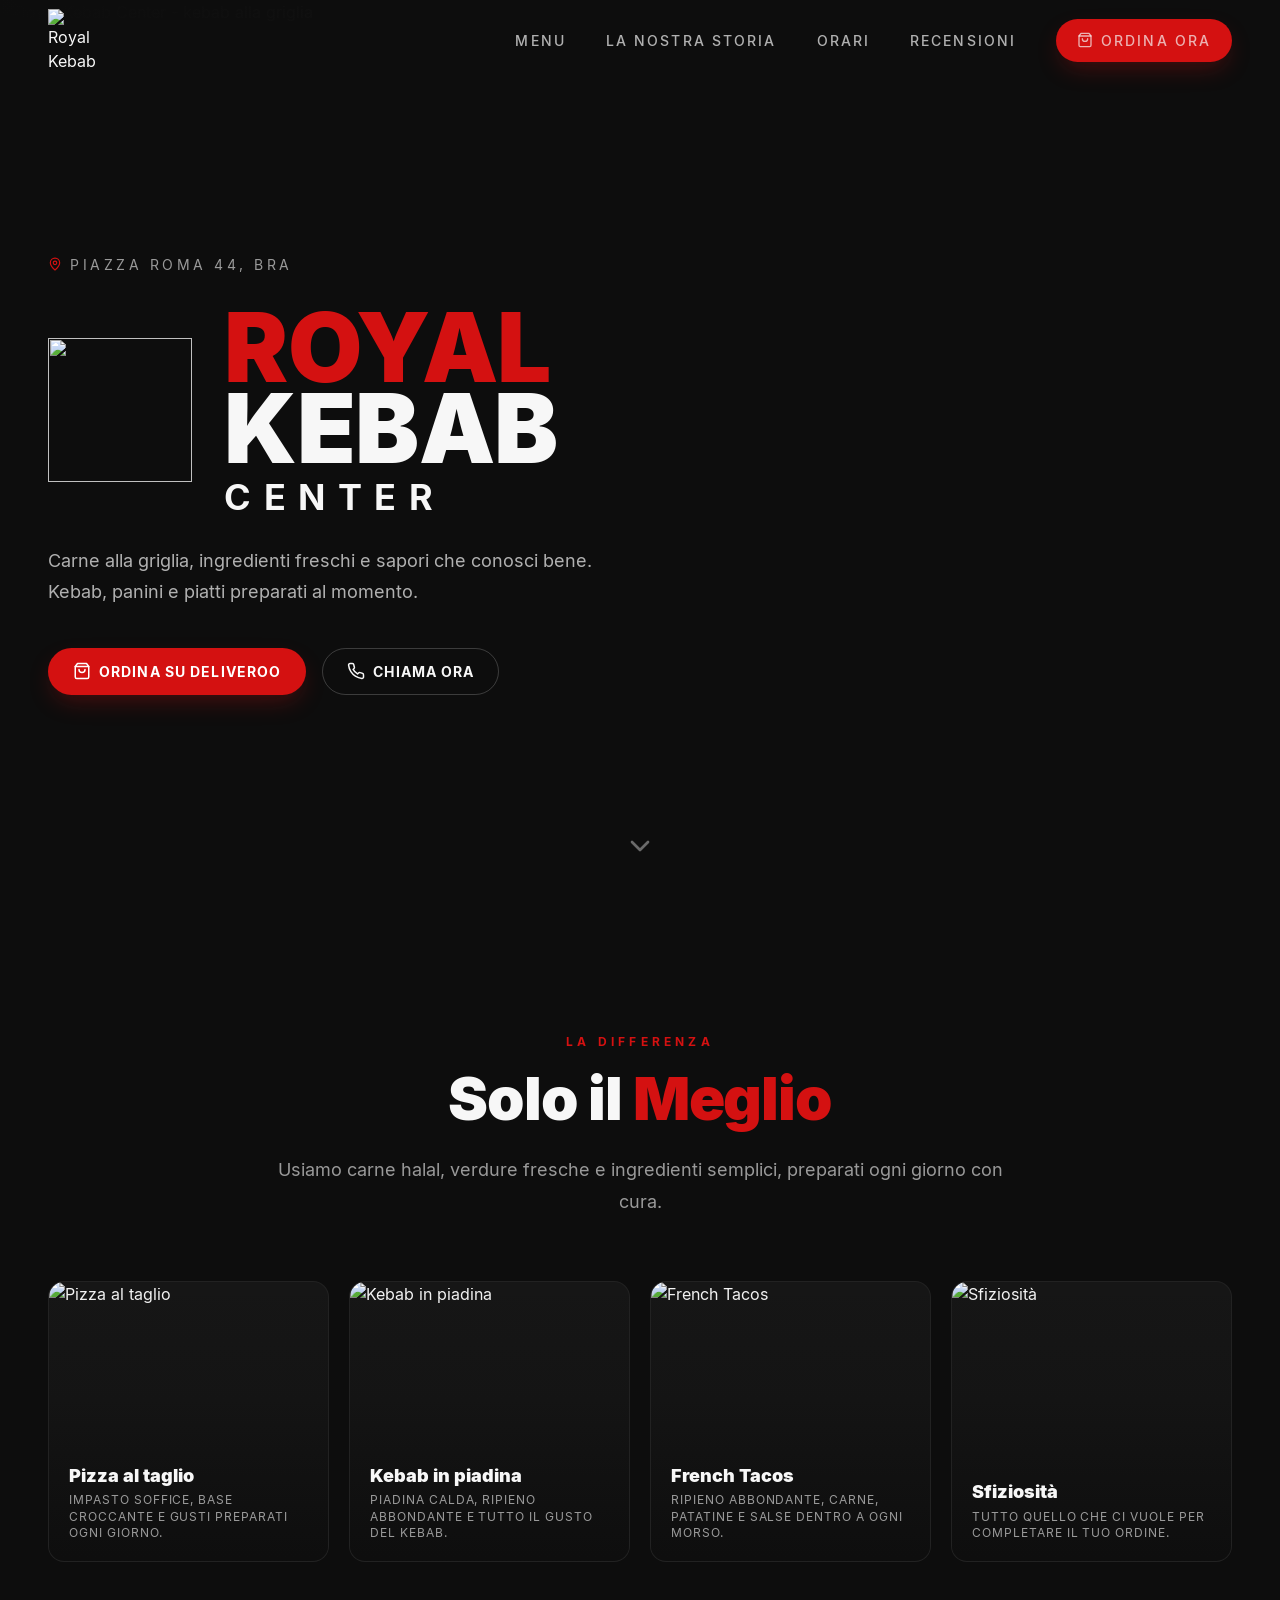
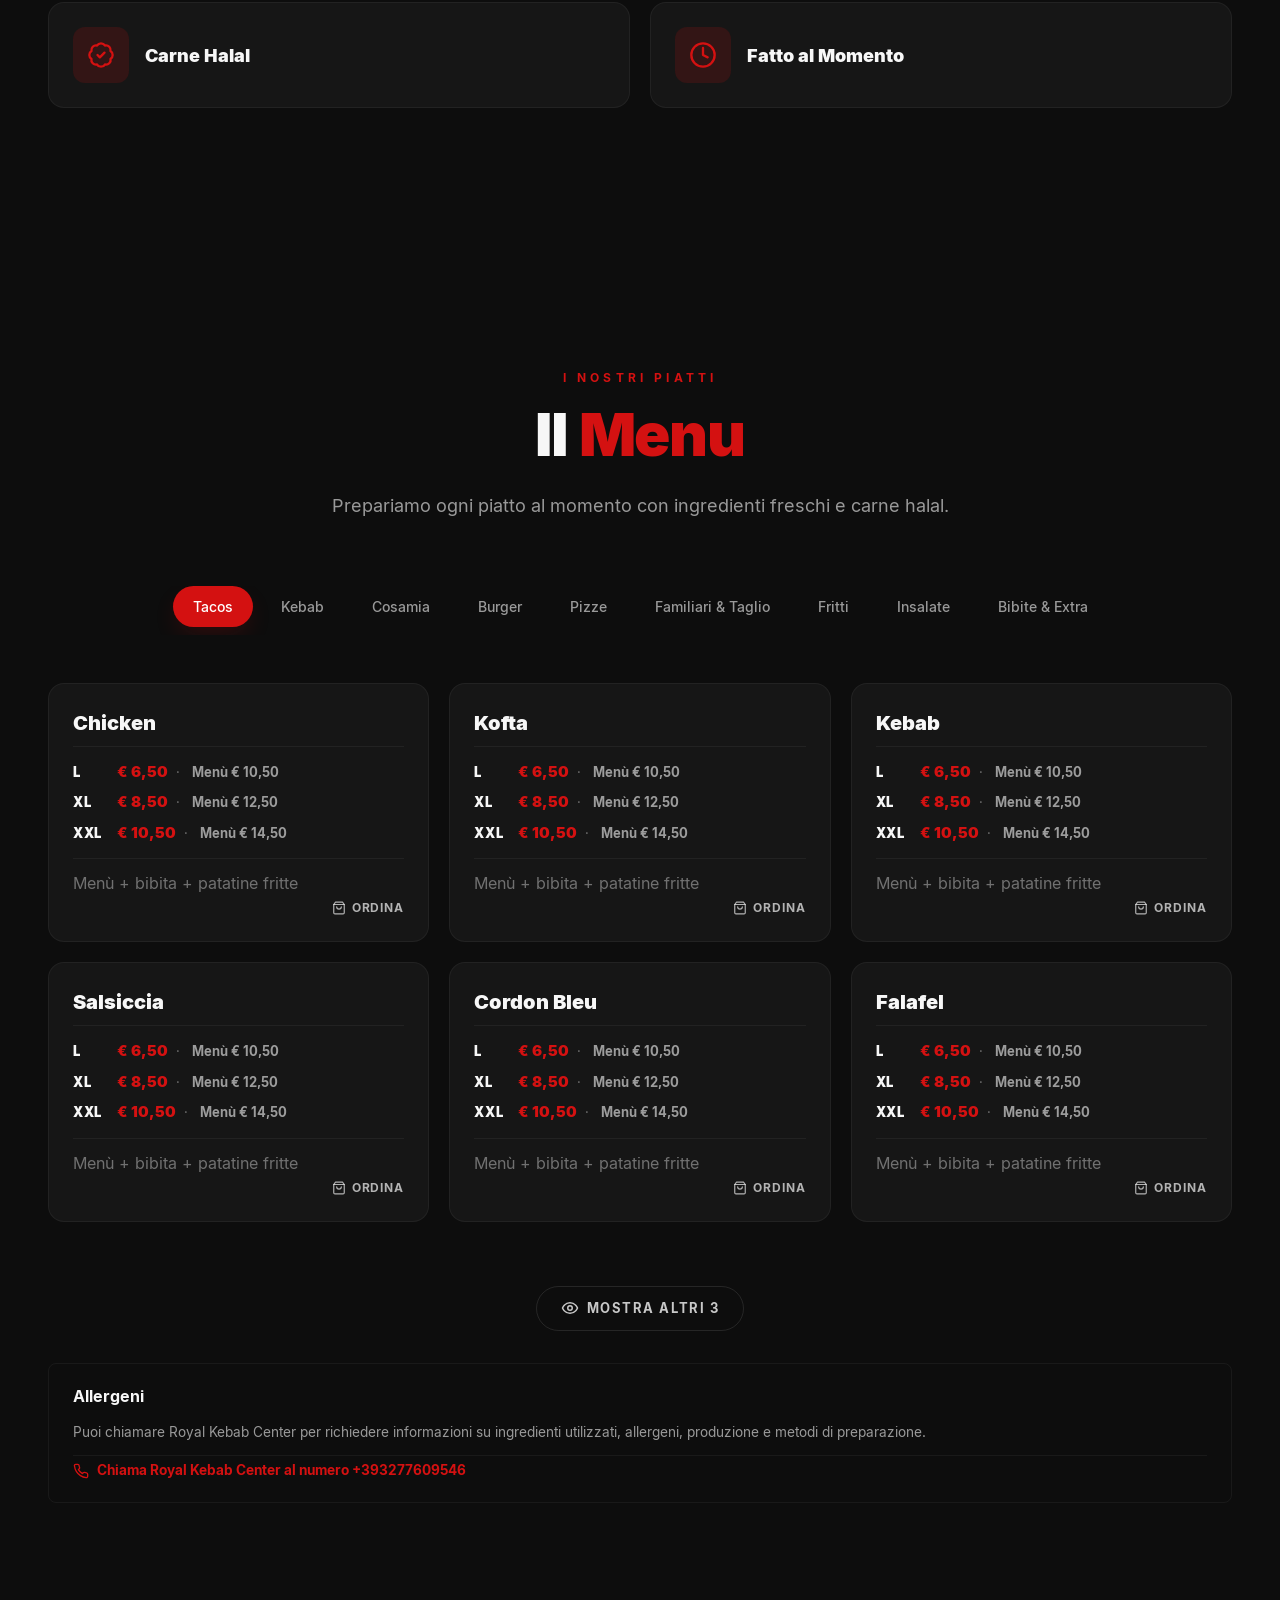
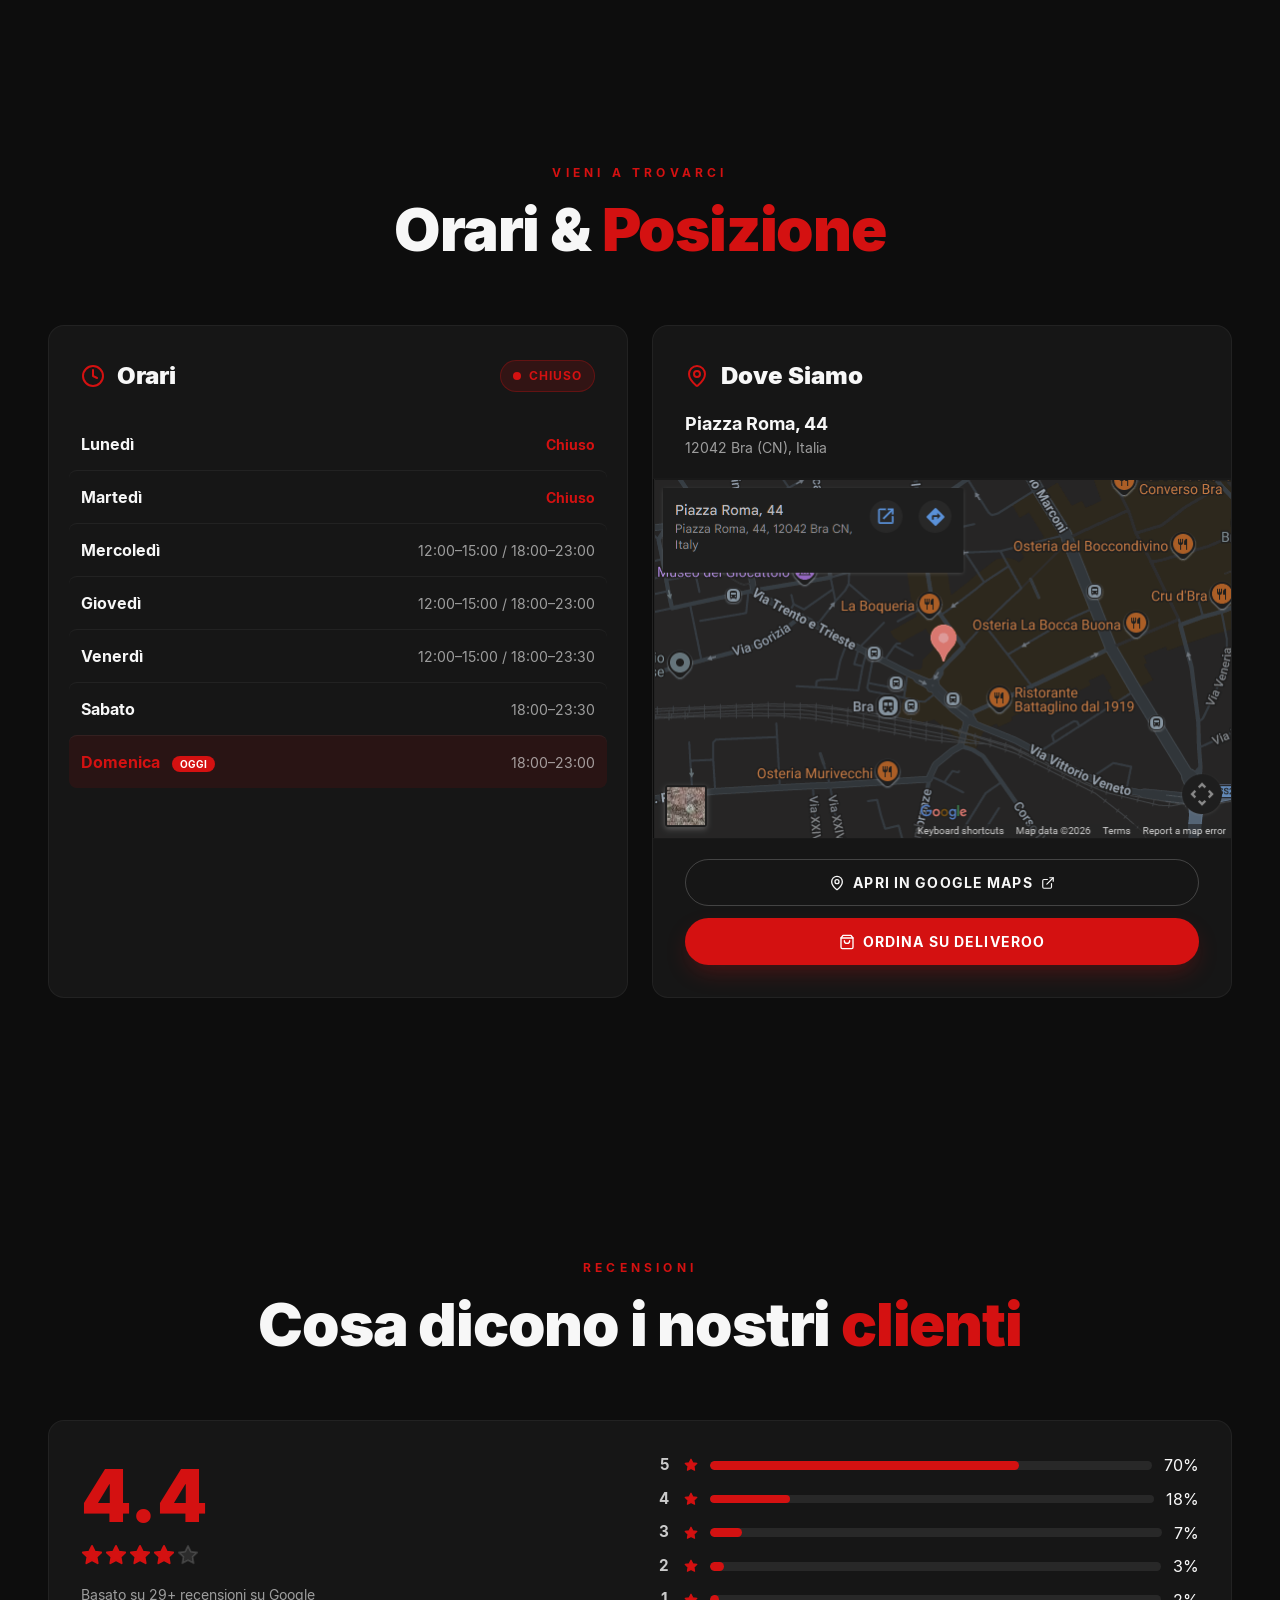
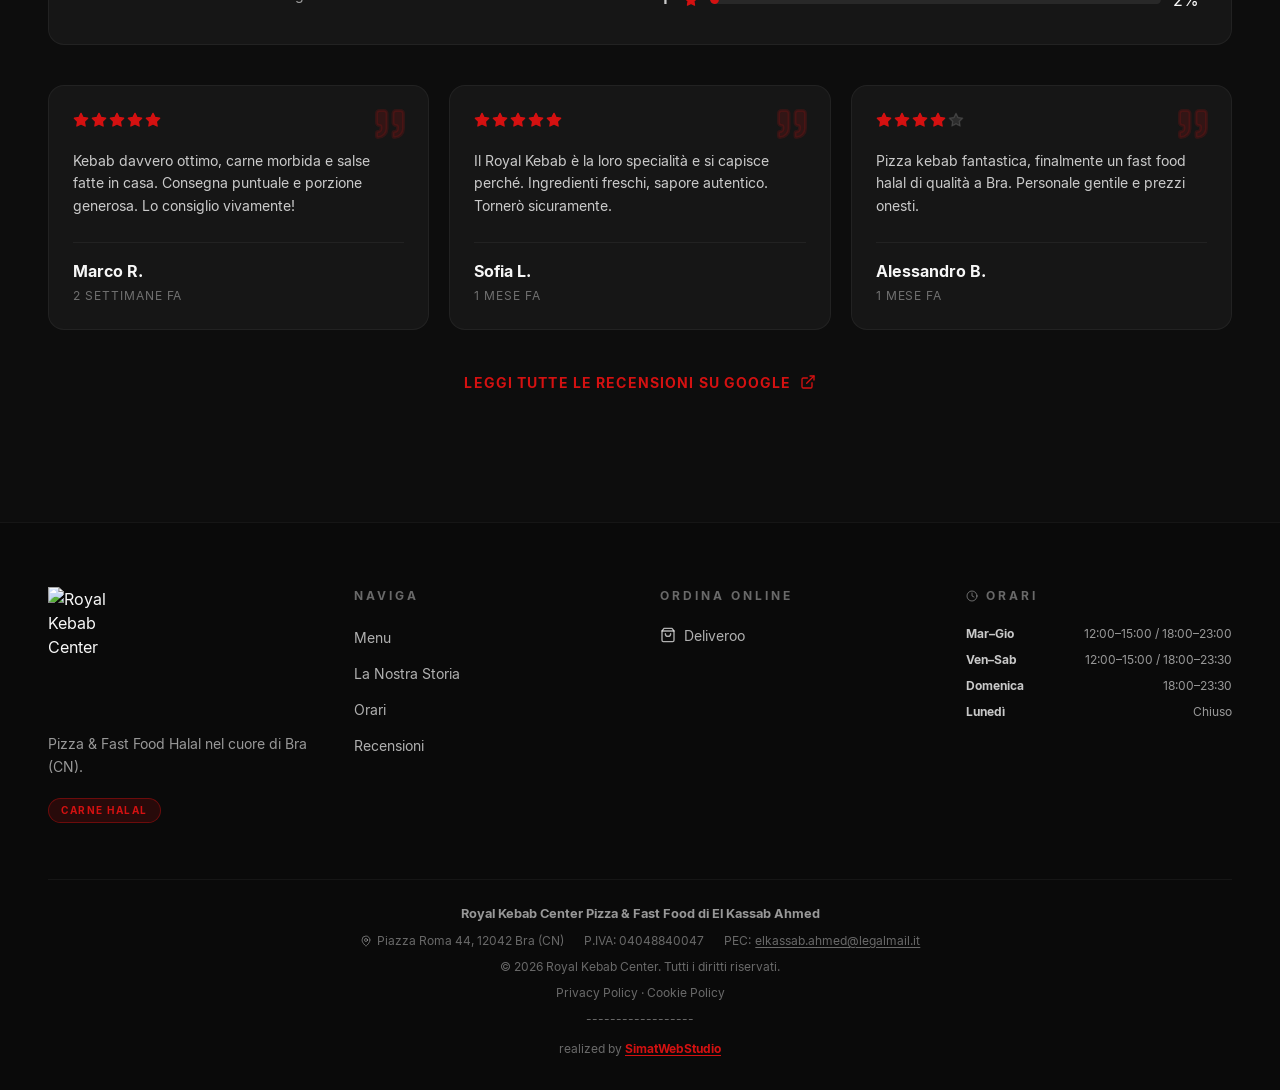
==== index.html @ cbf92ab0 "Commit credits" ====
<!DOCTYPE html>
<!--
  Royal Kebab Center - Sito ufficiale
  Icons: Lucide (https://lucide.dev) — MIT License
  © 2026 Royal Kebab Center di El Kassab Ahmed
-->
<html lang="it">
<head>
  <meta charset="UTF-8" />
  <meta name="viewport" content="width=device-width, initial-scale=1.0" />
  <title>Royal Kebab Center | Kebab & Pizza a Bra, Cuneo</title>
  <meta name="description" content="Royal Kebab Center a Bra (CN): kebab halal, pizza, panini e piadine. Fast food di qualità, ordina su Deliveroo o vieni a trovarci in Piazza Roma." />
  <meta name="robots" content="index,follow" />
  <!-- Indicizzazione e PWA -->
  <link rel="canonical" href="https://conconet.github.io/royal-kebab-landing/" />
  <link rel="manifest" href="manifest.json" />
  <link rel="alternate" hreflang="it" href="https://conconet.github.io/royal-kebab-landing/" />
  <link rel="alternate" hreflang="x-default" href="https://conconet.github.io/royal-kebab-landing/" />

  <!-- TODO: aggiorna theme_color in manifest.json leggendo il valore reale da --primary o equivalente in styles.css -->
  <!-- TODO: genera icone PNG quadrate dedicate 192x192 e 512x512 per sostituire il placeholder images/logo.png nel manifest -->

  <!-- Verifica motori di ricerca (placeholder) -->
  <!-- TODO: sostituisci con tag verifica reale dopo registrazione su Google Search Console -->
  <!-- <meta name="google-site-verification" content="..." /> -->
  <!-- TODO: sostituisci con tag verifica reale dopo registrazione su Bing Webmaster Tools -->
  <!-- <meta name="msvalidate.01" content="..." /> -->
  <meta name="theme-color" content="#d41111" />
  <meta property="og:title" content="Royal Kebab Center | Kebab & Pizza a Bra, Cuneo" />
  <meta property="og:description" content="Sapori autentici del Medio Oriente nel cuore del Piemonte. Kebab halal, pizza e fast food di qualità a Bra (CN)." />
  <meta property="og:type" content="website" />
  <meta property="og:locale" content="it_IT" />
  <meta property="og:url" content="https://conconet.github.io/royal-kebab-landing/" />
  <meta property="og:site_name" content="Royal Kebab Center" />
  <meta property="og:image" content="https://conconet.github.io/royal-kebab-landing/images/hero-kebab.png" />
  <meta property="og:image:width" content="1200" />
  <meta property="og:image:height" content="630" />
  <meta name="twitter:card" content="summary_large_image" />
  <link rel="icon" href="images/logo.png" />
  <link rel="apple-touch-icon" href="images/logo.png" />
  <link rel="preload" as="image" href="images/hero-kebab.png" fetchpriority="high" />
  <link rel="stylesheet" href="styles.css?v=3" />
  <script type="application/ld+json">
  {
    "@context":"https://schema.org",
    "@type":"Restaurant",
    "@id":"https://conconet.github.io/royal-kebab-landing/#restaurant",
    "name":"Royal Kebab Center Pizza & Fast Food",
    "image":"https://conconet.github.io/royal-kebab-landing/images/hero-kebab.png",
    "url":"https://conconet.github.io/royal-kebab-landing/",
    "telephone":"+390172752529",
    "servesCuisine":["Kebab","Pizza","Halal","Mediterranean","Fast Food"],
    "priceRange":"€€",
    "address":{
      "@type":"PostalAddress",
      "streetAddress":"Piazza Roma 44",
      "addressLocality":"Bra",
      "addressRegion":"CN",
      "postalCode":"12042",
      "addressCountry":"IT"
    },
    "geo":{
      "@type":"GeoCoordinates",
      "latitude":44.6944684,
      "longitude":7.8495285
    },
    "openingHoursSpecification":[
      {"@type":"OpeningHoursSpecification","dayOfWeek":["Tuesday","Wednesday","Thursday"],"opens":"12:00","closes":"15:00"},
      {"@type":"OpeningHoursSpecification","dayOfWeek":["Tuesday","Wednesday","Thursday"],"opens":"18:00","closes":"23:00"},
      {"@type":"OpeningHoursSpecification","dayOfWeek":["Friday","Saturday"],"opens":"12:00","closes":"15:00"},
      {"@type":"OpeningHoursSpecification","dayOfWeek":["Friday","Saturday"],"opens":"18:00","closes":"23:30"},
      {"@type":"OpeningHoursSpecification","dayOfWeek":"Sunday","opens":"18:00","closes":"23:30"}
    ],
    "acceptsReservations":false,
    "hasMenu":"https://deliveroo.it/it/menu/bra/bra/royal-kebab-center",
    "sameAs":[
      "https://www.google.com/maps/place/Royal+Kebab+Center/@44.6944684,7.8495285,17z/",
      "https://deliveroo.it/it/menu/bra/bra/royal-kebab-center"
    ],
    "founder":{"@type":"Person","name":"El Kassab Ahmed"},
    "vatID":"IT04048840047"
  }
  </script>
</head>
<body>
  <!-- ========== NAVBAR ========== -->
  <header id="site-header" class="site-header">
    <nav class="nav-inner">
      <a href="#hero" class="nav-logo" aria-label="Royal Kebab Center home">
        <img src="images/logo.png" alt="Royal Kebab Center" width="48" height="63" />
      </a>

      <div class="nav-links">
        <a href="#menu">Menu</a>
        <a href="#storia">La Nostra Storia</a>
        <a href="#orari">Orari</a>
        <a href="#recensioni">Recensioni</a>
        <a href="https://deliveroo.it/it/menu/bra/bra/royal-kebab-center" target="_blank" rel="noopener noreferrer" class="btn-primary btn-sm">
          <svg width="16" height="16" viewBox="0 0 24 24" fill="none" stroke="currentColor" stroke-width="2" stroke-linecap="round" stroke-linejoin="round"><path d="M6 2 3 6v14a2 2 0 0 0 2 2h14a2 2 0 0 0 2-2V6l-3-4Z"/><line x1="3" x2="21" y1="6" y2="6"/><path d="M16 10a4 4 0 0 1-8 0"/></svg>
          Ordina Ora
        </a>
      </div>

      <button id="nav-toggle" class="nav-toggle" type="button" aria-label="Apri menu" aria-expanded="false">
        <svg class="icon-menu" width="26" height="26" viewBox="0 0 24 24" fill="none" stroke="currentColor" stroke-width="2" stroke-linecap="round" stroke-linejoin="round"><line x1="4" x2="20" y1="12" y2="12"/><line x1="4" x2="20" y1="6" y2="6"/><line x1="4" x2="20" y1="18" y2="18"/></svg>
        <svg class="icon-close" width="26" height="26" viewBox="0 0 24 24" fill="none" stroke="currentColor" stroke-width="2" stroke-linecap="round" stroke-linejoin="round"><path d="M18 6 6 18"/><path d="m6 6 12 12"/></svg>
      </button>
    </nav>
  </header>

  <div id="mobile-drawer" class="mobile-drawer" aria-hidden="true">
    <button id="drawer-close" class="drawer-close" type="button" aria-label="Chiudi menu">
      <svg width="26" height="26" viewBox="0 0 24 24" fill="none" stroke="currentColor" stroke-width="2" stroke-linecap="round" stroke-linejoin="round"><path d="M18 6 6 18"/><path d="m6 6 12 12"/></svg>
    </button>
    <ul>
      <li><a href="#menu">Menu</a></li>
      <li><a href="#storia">La Nostra Storia</a></li>
      <li><a href="#orari">Orari</a></li>
      <li><a href="#recensioni">Recensioni</a></li>
      <li>
        <a href="https://deliveroo.it/it/menu/bra/bra/royal-kebab-center" target="_blank" rel="noopener noreferrer" class="btn-primary btn-block">
          <svg width="18" height="18" viewBox="0 0 24 24" fill="none" stroke="currentColor" stroke-width="2" stroke-linecap="round" stroke-linejoin="round"><path d="M6 2 3 6v14a2 2 0 0 0 2 2h14a2 2 0 0 0 2-2V6l-3-4Z"/><line x1="3" x2="21" y1="6" y2="6"/><path d="M16 10a4 4 0 0 1-8 0"/></svg>
          Ordina su Deliveroo
        </a>
      </li>
    </ul>
  </div>

  <main>
    <!-- ========== HERO ========== -->
    <section id="hero" class="hero">
      <div class="hero-bg">
        <img src="images/hero-kebab.png" alt="Royal Kebab Center - kebab alla griglia" />
      </div>
      <div class="hero-overlay-x"></div>
      <div class="hero-overlay-y"></div>

      <div class="hero-content container">
        <div class="hero-location reveal">
          <svg width="14" height="14" viewBox="0 0 24 24" fill="none" stroke="currentColor" stroke-width="2" stroke-linecap="round" stroke-linejoin="round" class="text-primary"><path d="M20 10c0 4.993-5.539 10.193-7.399 11.799a1 1 0 0 1-1.202 0C9.539 20.193 4 14.993 4 10a8 8 0 0 1 16 0"/><circle cx="12" cy="10" r="3"/></svg>
          Piazza Roma 44, Bra
        </div>

        <div class="hero-title-row reveal">
          <img src="images/logo.png" alt="" class="hero-logo" />
          <h1 class="hero-title">
            <span class="hero-title-primary">ROYAL</span>
            <span class="hero-title-main">KEBAB</span>
            <span class="hero-title-sub">CENTER</span>
          </h1>
        </div>

        <p class="hero-desc reveal">
          Carne alla griglia, ingredienti freschi e sapori che conosci bene. Kebab, panini e piatti preparati al momento.
        </p>

        <div class="hero-actions reveal">
          <a href="https://deliveroo.it/it/menu/bra/bra/royal-kebab-center" target="_blank" rel="noopener noreferrer" class="btn-primary">
            <svg width="18" height="18" viewBox="0 0 24 24" fill="none" stroke="currentColor" stroke-width="2" stroke-linecap="round" stroke-linejoin="round"><path d="M6 2 3 6v14a2 2 0 0 0 2 2h14a2 2 0 0 0 2-2V6l-3-4Z"/><line x1="3" x2="21" y1="6" y2="6"/><path d="M16 10a4 4 0 0 1-8 0"/></svg>
            Ordina su Deliveroo
          </a>
          <a href="tel:0172752529" class="btn-outline">
            <svg width="18" height="18" viewBox="0 0 24 24" fill="none" stroke="currentColor" stroke-width="2" stroke-linecap="round" stroke-linejoin="round"><path d="M22 16.92v3a2 2 0 0 1-2.18 2 19.79 19.79 0 0 1-8.63-3.07 19.5 19.5 0 0 1-6-6 19.79 19.79 0 0 1-3.07-8.67A2 2 0 0 1 4.11 2h3a2 2 0 0 1 2 1.72 12.84 12.84 0 0 0 .7 2.81 2 2 0 0 1-.45 2.11L8.09 9.91a16 16 0 0 0 6 6l1.27-1.27a2 2 0 0 1 2.11-.45 12.84 12.84 0 0 0 2.81.7A2 2 0 0 1 22 16.92z"/></svg>
            Chiama Ora
          </a>
        </div>
      </div>

      <a href="#menu" class="scroll-indicator" aria-label="Scorri verso il basso">
        <svg width="32" height="32" viewBox="0 0 24 24" fill="none" stroke="currentColor" stroke-width="2" stroke-linecap="round" stroke-linejoin="round"><path d="m6 9 6 6 6-6"/></svg>
      </a>
    </section>

    <!-- ========== ABOUT / STORIA ========== -->
    <section id="storia" class="section">
      <div class="container">
        <div class="section-heading reveal">
          <span class="eyebrow">La Differenza</span>
          <h2 class="section-title">Solo il <span class="accent">Meglio</span></h2>
          <p class="section-lead">Usiamo carne halal, verdure fresche e ingredienti semplici, preparati ogni giorno con cura.</p>
        </div>

        <div class="features-grid">
          <a href="#menu" class="feature-card reveal" data-menu-cat="pizze">
            <div class="feature-img"><img src="images/pizza-al-taglio.png" alt="Pizza al taglio" /></div>
            <div class="feature-content">
              <h3>Pizza al taglio</h3>
              <p>Impasto soffice, base croccante e gusti preparati ogni giorno.</p>
            </div>
          </a>
          <a href="#menu" class="feature-card reveal" data-menu-cat="kebab">
            <div class="feature-img"><img src="images/kebab-in-piadina.png" alt="Kebab in piadina" /></div>
            <div class="feature-content">
              <h3>Kebab in piadina</h3>
              <p>Piadina calda, ripieno abbondante e tutto il gusto del kebab.</p>
            </div>
          </a>
          <a href="#menu" class="feature-card reveal" data-menu-cat="tacos">
            <div class="feature-img"><img src="images/french-tacos.png" alt="French Tacos" /></div>
            <div class="feature-content">
              <h3>French Tacos</h3>
              <p>Ripieno abbondante, carne, patatine e salse dentro a ogni morso.</p>
            </div>
          </a>
          <a href="#menu" class="feature-card reveal" data-menu-cat="fritti">
            <div class="feature-img"><img src="images/sfiziosita.png" alt="Sfiziosità" /></div>
            <div class="feature-content">
              <h3>Sfiziosità</h3>
              <p>Tutto quello che ci vuole per completare il tuo ordine.</p>
            </div>
          </a>
        </div>

        <div class="badges-grid">
          <div class="badge-card reveal">
            <div class="badge-icon">
              <svg width="28" height="28" viewBox="0 0 24 24" fill="none" stroke="currentColor" stroke-width="2" stroke-linecap="round" stroke-linejoin="round"><path d="M3.85 8.62a4 4 0 0 1 4.78-4.77 4 4 0 0 1 6.74 0 4 4 0 0 1 4.78 4.78 4 4 0 0 1 0 6.74 4 4 0 0 1-4.77 4.78 4 4 0 0 1-6.75 0 4 4 0 0 1-4.78-4.77 4 4 0 0 1 0-6.76Z"/><path d="m9 12 2 2 4-4"/></svg>
            </div>
            <div>
              <h3>Carne Halal</h3>
              <p></p>
            </div>
          </div>
          <div class="badge-card reveal">
            <div class="badge-icon">
              <svg width="28" height="28" viewBox="0 0 24 24" fill="none" stroke="currentColor" stroke-width="2" stroke-linecap="round" stroke-linejoin="round"><circle cx="12" cy="12" r="10"/><polyline points="12 6 12 12 16 14"/></svg>
            </div>
            <div>
              <h3>Fatto al Momento</h3>
              <p></p>
            </div>
          </div>
        </div>
      </div>
    </section>

    <!-- ========== MENU ========== -->
    <section id="menu" class="section">
      <div class="container">
        <div class="section-heading reveal">
          <span class="eyebrow">I Nostri Piatti</span>
          <h2 class="section-title">Il <span class="accent">Menu</span></h2>
          <p class="section-lead">Prepariamo ogni piatto al momento con ingredienti freschi e carne halal.</p>
        </div>

        <div id="menu-tabs" class="menu-tabs" role="tablist"></div>
        <div id="menu-items" class="menu-panel"></div>

        <div class="menu-allergens">
          <strong>Allergeni</strong>
          <p>Puoi chiamare Royal Kebab Center per richiedere informazioni su ingredienti utilizzati, allergeni, produzione e metodi di preparazione.</p>
          <a href="tel:+393277609546" class="menu-allergens-tel">
            <svg width="16" height="16" viewBox="0 0 24 24" fill="none" stroke="currentColor" stroke-width="2" stroke-linecap="round" stroke-linejoin="round"><path d="M22 16.92v3a2 2 0 0 1-2.18 2 19.79 19.79 0 0 1-8.63-3.07 19.5 19.5 0 0 1-6-6 19.79 19.79 0 0 1-3.07-8.67A2 2 0 0 1 4.11 2h3a2 2 0 0 1 2 1.72 12.84 12.84 0 0 0 .7 2.81 2 2 0 0 1-.45 2.11L8.09 9.91a16 16 0 0 0 6 6l1.27-1.27a2 2 0 0 1 2.11-.45 12.84 12.84 0 0 0 2.81.7A2 2 0 0 1 22 16.92z"/></svg>
            Chiama Royal Kebab Center al numero +393277609546
          </a>
        </div>
      </div>
    </section>

    <!-- ========== HOURS & LOCATION ========== -->
    <section id="orari" class="section">
      <div class="container">
        <div class="section-heading reveal">
          <span class="eyebrow">Vieni a Trovarci</span>
          <h2 class="section-title">Orari & <span class="accent">Posizione</span></h2>
        </div>

        <div class="hours-grid">
          <div class="hours-card reveal">
            <div class="hours-head">
              <h3>
                <svg width="24" height="24" viewBox="0 0 24 24" fill="none" stroke="currentColor" stroke-width="2" stroke-linecap="round" stroke-linejoin="round" class="accent"><circle cx="12" cy="12" r="10"/><polyline points="12 6 12 12 16 14"/></svg>
                Orari
              </h3>
              <span id="open-status" class="status-pill status-closed">
                <span class="dot"></span>
                <span class="label">Chiuso</span>
              </span>
            </div>
            <ul id="hours-list" class="hours-list"></ul>
          </div>

          <div class="location-card reveal">
            <div class="location-head">
              <h3>
                <svg width="24" height="24" viewBox="0 0 24 24" fill="none" stroke="currentColor" stroke-width="2" stroke-linecap="round" stroke-linejoin="round" class="accent"><path d="M20 10c0 4.993-5.539 10.193-7.399 11.799a1 1 0 0 1-1.202 0C9.539 20.193 4 14.993 4 10a8 8 0 0 1 16 0"/><circle cx="12" cy="10" r="3"/></svg>
                Dove Siamo
              </h3>
              <p class="addr-main">Piazza Roma, 44</p>
              <p class="addr-sub">12042 Bra (CN), Italia</p>
            </div>
            <a
              href="https://www.google.com/maps/search/?api=1&query=Piazza+Roma+44+12042+Bra+CN"
              target="_blank"
              rel="noopener noreferrer"
              class="map-wrap"
              aria-label="Apri Royal Kebab Center in Google Maps">
              <img src="images/map-location.png" alt="Mappa Royal Kebab Center — Piazza Roma 44, Bra" loading="lazy" />
            </a>
            <div class="location-actions">
              <a href="https://www.google.com/maps/search/?api=1&query=Piazza+Roma+44+12042+Bra+CN" target="_blank" rel="noopener noreferrer" class="btn-outline btn-block">
                <svg width="16" height="16" viewBox="0 0 24 24" fill="none" stroke="currentColor" stroke-width="2" stroke-linecap="round" stroke-linejoin="round"><path d="M20 10c0 4.993-5.539 10.193-7.399 11.799a1 1 0 0 1-1.202 0C9.539 20.193 4 14.993 4 10a8 8 0 0 1 16 0"/><circle cx="12" cy="10" r="3"/></svg>
                Apri in Google Maps
                <svg width="14" height="14" viewBox="0 0 24 24" fill="none" stroke="currentColor" stroke-width="2" stroke-linecap="round" stroke-linejoin="round"><path d="M15 3h6v6"/><path d="M10 14 21 3"/><path d="M18 13v6a2 2 0 0 1-2 2H5a2 2 0 0 1-2-2V8a2 2 0 0 1 2-2h6"/></svg>
              </a>
              <a href="https://deliveroo.it/it/menu/bra/bra/royal-kebab-center" target="_blank" rel="noopener noreferrer" class="btn-primary btn-block">
                <svg width="16" height="16" viewBox="0 0 24 24" fill="none" stroke="currentColor" stroke-width="2" stroke-linecap="round" stroke-linejoin="round"><path d="M6 2 3 6v14a2 2 0 0 0 2 2h14a2 2 0 0 0 2-2V6l-3-4Z"/><line x1="3" x2="21" y1="6" y2="6"/><path d="M16 10a4 4 0 0 1-8 0"/></svg>
                Ordina su Deliveroo
              </a>
            </div>
          </div>
        </div>
      </div>
    </section>

    <!-- ========== REVIEWS ========== -->
    <section id="recensioni" class="section">
      <div class="container">
        <div class="section-heading reveal">
          <span class="eyebrow">Recensioni</span>
          <h2 class="section-title">Cosa dicono i nostri <span class="accent">clienti</span></h2>
        </div>

        <div class="overall-rating reveal">
          <div class="overall-score">
            <div class="score-big">4.4</div>
            <div class="score-stars" data-stars="4.4" data-size="22"></div>
            <p class="score-sub">Basato su 29+ recensioni su Google</p>
          </div>
          <div class="score-breakdown" id="score-breakdown"></div>
        </div>

        <div class="reviews-grid" id="reviews-grid"></div>

        <div class="reviews-cta">
          <a href="https://www.google.com/maps/place/Royal+Kebab+Center/@44.6944684,7.8469482,702m/data=!3m1!1e3!4m18!1m9!3m8!1s0x12d2abba1defc031:0xd497f96b200a4265!2sRoyal+Kebab+Center!8m2!3d44.6944684!4d7.8495285!9m1!1b1!16s%2Fg%2F11t_t5m29g!3m7!1s0x12d2abba1defc031:0xd497f96b200a4265!8m2!3d44.6944684!4d7.8495285!9m1!1b1!16s%2Fg%2F11t_t5m29g?entry=ttu&g_ep=EgoyMDI2MDQyMi4wIKXMDSoASAFQAw%3D%3D" target="_blank" rel="noopener noreferrer" class="link-primary">
            Leggi tutte le recensioni su Google
            <svg width="16" height="16" viewBox="0 0 24 24" fill="none" stroke="currentColor" stroke-width="2" stroke-linecap="round" stroke-linejoin="round"><path d="M15 3h6v6"/><path d="M10 14 21 3"/><path d="M18 13v6a2 2 0 0 1-2 2H5a2 2 0 0 1-2-2V8a2 2 0 0 1 2-2h6"/></svg>
          </a>
        </div>
      </div>
    </section>
  </main>

  <!-- ========== FOOTER ========== -->
  <footer id="contatti" class="site-footer">
    <div class="container">
      <div class="footer-grid">
        <div class="footer-brand">
          <img src="images/logo.png" alt="Royal Kebab Center" width="96" height="126" />
          <p>Pizza & Fast Food Halal nel cuore di Bra (CN).</p>
          <span class="halal-pill">Carne Halal</span>
        </div>

        <div>
          <h4>Naviga</h4>
          <ul>
            <li><a href="#menu">Menu</a></li>
            <li><a href="#storia">La Nostra Storia</a></li>
            <li><a href="#orari">Orari</a></li>
            <li><a href="#recensioni">Recensioni</a></li>
          </ul>
        </div>

        <div>
          <h4>Ordina online</h4>
          <a href="https://deliveroo.it/it/menu/bra/bra/royal-kebab-center" target="_blank" rel="noopener noreferrer" class="footer-link">
            <svg width="16" height="16" viewBox="0 0 24 24" fill="none" stroke="currentColor" stroke-width="2" stroke-linecap="round" stroke-linejoin="round"><path d="M6 2 3 6v14a2 2 0 0 0 2 2h14a2 2 0 0 0 2-2V6l-3-4Z"/><line x1="3" x2="21" y1="6" y2="6"/><path d="M16 10a4 4 0 0 1-8 0"/></svg>
            Deliveroo
          </a>
        </div>

        <div>
          <h4>
            <svg width="12" height="12" viewBox="0 0 24 24" fill="none" stroke="currentColor" stroke-width="2" stroke-linecap="round" stroke-linejoin="round"><circle cx="12" cy="12" r="10"/><polyline points="12 6 12 12 16 14"/></svg>
            Orari
          </h4>
          <ul class="hours-brief">
            <li><span>Mar–Gio</span><span>12:00–15:00 / 18:00–23:00</span></li>
            <li><span>Ven–Sab</span><span>12:00–15:00 / 18:00–23:30</span></li>
            <li><span>Domenica</span><span>18:00–23:30</span></li>
            <li><span>Lunedì</span><span>Chiuso</span></li>
          </ul>
        </div>
      </div>

      <div class="footer-legal">
        <p class="footer-legal-business">Royal Kebab Center Pizza &amp; Fast Food di El Kassab Ahmed</p>
        <div class="footer-legal-data">
          <span>
            <svg width="12" height="12" viewBox="0 0 24 24" fill="none" stroke="currentColor" stroke-width="2" stroke-linecap="round" stroke-linejoin="round"><path d="M20 10c0 4.993-5.539 10.193-7.399 11.799a1 1 0 0 1-1.202 0C9.539 20.193 4 14.993 4 10a8 8 0 0 1 16 0"/><circle cx="12" cy="10" r="3"/></svg>
            Piazza Roma 44, 12042 Bra (CN)
          </span>
          <span>P.IVA: 04048840047</span>
          <span>PEC: <a href="mailto:elkassab.ahmed@legalmail.it">elkassab.ahmed@legalmail.it</a></span>
        </div>
        <p>© 2026 Royal Kebab Center. Tutti i diritti riservati.</p>
        <div class="footer-legal-links">
          <a href="https://www.iubenda.com/privacy-policy/38385219" target="_blank" rel="noopener noreferrer">Privacy Policy</a>
          <span> · </span>
          <a href="https://www.iubenda.com/privacy-policy/38385219" target="_blank" rel="noopener noreferrer">Cookie Policy</a>
        </div>
		<p>------------------</p>
        <p class="footer-credits">realized by <a href="https://mail.google.com/mail/?view=cm&amp;fs=1&amp;to=simatwebstudio@gmail.com" target="_blank" rel="noopener noreferrer">SimatWebStudio</a></p>
      </div>
    </div>
  </footer>

  <script src="script.js?v=4"></script>
</body>
</html>
---- styles.css ----
/* ============ FONTS ============ */
@font-face {
  font-family: 'Inter';
  font-style: normal;
  font-weight: 400;
  font-display: swap;
  src: url('fonts/inter-400.woff2') format('woff2');
}
@font-face {
  font-family: 'Inter';
  font-style: normal;
  font-weight: 500;
  font-display: swap;
  src: url('fonts/inter-500.woff2') format('woff2');
}
@font-face {
  font-family: 'Inter';
  font-style: normal;
  font-weight: 700;
  font-display: swap;
  src: url('fonts/inter-700.woff2') format('woff2');
}
@font-face {
  font-family: 'Inter';
  font-style: normal;
  font-weight: 900;
  font-display: swap;
  src: url('fonts/inter-900.woff2') format('woff2');
}

/* ============ RESET & BASE ============ */
*, *::before, *::after { box-sizing: border-box; }
* { margin: 0; padding: 0; }

:root {
  --bg: #0d0d0d;
  --fg: #f7f7f7;
  --primary: #d41111;
  --primary-hover: #b00f0f;
  --muted: #2e2e2e;
  --card: #161616;
  --border: rgba(255, 255, 255, 0.05);
  --border-strong: rgba(255, 255, 255, 0.1);
  --fg-60: rgba(247, 247, 247, 0.6);
  --fg-70: rgba(247, 247, 247, 0.7);
  --fg-80: rgba(247, 247, 247, 0.8);
  --fg-40: rgba(247, 247, 247, 0.4);
  --fg-15: rgba(247, 247, 247, 0.15);
  --max-w: 80rem;
}

html { scroll-behavior: smooth; }
body {
  font-family: 'Inter', system-ui, -apple-system, sans-serif;
  background: var(--bg);
  color: var(--fg);
  line-height: 1.5;
  -webkit-font-smoothing: antialiased;
  -moz-osx-font-smoothing: grayscale;
}

img { display: block; max-width: 100%; height: auto; }
a { color: inherit; text-decoration: none; }
button { font: inherit; cursor: pointer; background: none; border: none; color: inherit; }
ul, ol { list-style: none; }

::-webkit-scrollbar { width: 10px; }
::-webkit-scrollbar-track { background: var(--bg); }
::-webkit-scrollbar-thumb { background: var(--primary); border-radius: 5px; }
::-webkit-scrollbar-thumb:hover { background: var(--primary-hover); }

.no-scrollbar::-webkit-scrollbar { display: none; }
.no-scrollbar { -ms-overflow-style: none; scrollbar-width: none; }

/* ============ LAYOUT HELPERS ============ */
.container {
  max-width: var(--max-w);
  margin: 0 auto;
  padding: 0 1.5rem;
  width: 100%;
}
@media (min-width: 1024px) {
  .container { padding: 0 3rem; }
}

.section { padding: 6rem 0; position: relative; }
@media (min-width: 1024px) { .section { padding: 8rem 0; } }

.section-heading { text-align: center; max-width: 48rem; margin: 0 auto 4rem; }
.eyebrow {
  display: inline-block;
  font-size: 0.75rem;
  font-weight: 700;
  text-transform: uppercase;
  letter-spacing: 0.35em;
  color: var(--primary);
  margin-bottom: 1rem;
}
.section-title {
  font-size: clamp(2.25rem, 5vw, 3.75rem);
  font-weight: 900;
  letter-spacing: -0.02em;
  line-height: 1.05;
}
.accent { color: var(--primary); }
.section-lead {
  margin-top: 1.5rem;
  font-size: 1rem;
  color: var(--fg-60);
  line-height: 1.75;
}
@media (min-width: 640px) { .section-lead { font-size: 1.125rem; } }

/* ============ BUTTONS ============ */
.btn-primary, .btn-outline {
  display: inline-flex;
  align-items: center;
  justify-content: center;
  gap: 0.5rem;
  border-radius: 9999px;
  padding: 0.75rem 1.5rem;
  font-size: 0.875rem;
  font-weight: 700;
  text-transform: uppercase;
  letter-spacing: 0.08em;
  transition: all 0.3s ease;
  cursor: pointer;
  border: 1px solid transparent;
}
.btn-primary {
  background: var(--primary);
  color: #fff;
  box-shadow: 0 10px 25px -5px rgba(212, 17, 17, 0.3);
}
.btn-primary:hover { background: var(--primary-hover); transform: translateY(-2px); }
.btn-outline {
  border-color: rgba(247, 247, 247, 0.2);
  color: var(--fg);
}
.btn-outline:hover {
  border-color: rgba(247, 247, 247, 0.6);
  background: rgba(247, 247, 247, 0.05);
  transform: translateY(-2px);
}
.btn-sm { padding: 0.625rem 1.25rem; }
.btn-block { width: 100%; }

.link-primary {
  display: inline-flex;
  align-items: center;
  gap: 0.5rem;
  color: var(--primary);
  font-weight: 700;
  text-transform: uppercase;
  font-size: 0.875rem;
  letter-spacing: 0.08em;
  transition: color 0.2s;
}
.link-primary:hover { color: var(--primary-hover); }

/* ============ NAVBAR ============ */
.site-header {
  position: fixed;
  inset: 0 0 auto 0;
  z-index: 50;
  transition: background-color 0.3s ease, box-shadow 0.3s ease;
  background: transparent;
}
.site-header.scrolled {
  background: rgba(13, 13, 13, 0.85);
  backdrop-filter: blur(12px);
  -webkit-backdrop-filter: blur(12px);
  box-shadow: 0 4px 20px rgba(0, 0, 0, 0.5);
}
.nav-inner {
  max-width: var(--max-w);
  margin: 0 auto;
  padding: 0 1.5rem;
  display: flex;
  align-items: center;
  justify-content: space-between;
  height: 5rem;
}
@media (min-width: 1024px) { .nav-inner { padding: 0 3rem; } }

.nav-logo img { width: 48px; height: auto; }

.nav-links {
  display: none;
  align-items: center;
  gap: 2.5rem;
}
@media (min-width: 768px) { .nav-links { display: flex; } }

.nav-links a {
  font-size: 0.875rem;
  text-transform: uppercase;
  letter-spacing: 0.15em;
  color: var(--fg-70);
  font-weight: 500;
  transition: color 0.2s;
}
.nav-links a:hover { color: var(--primary); }
.nav-links .btn-primary:hover { color: #fff; }

.nav-toggle {
  display: inline-flex;
  padding: 0.5rem;
  color: var(--fg);
}
@media (min-width: 768px) { .nav-toggle { display: none; } }
.nav-toggle .icon-close { display: none; }
.nav-toggle.open .icon-menu { display: none; }
.nav-toggle.open .icon-close { display: inline-block; }

.mobile-drawer {
  display: none;
  position: fixed;
  top: 0;
  right: 0;
  height: 100%;
  width: 20rem;
  z-index: 60;
  background: var(--bg);
  border-left: 1px solid var(--border-strong);
  padding: 6rem 2rem 2rem;
  transform: translateX(100%);
  transition: transform 0.3s ease;
}
.mobile-drawer.open {
  display: block;
  transform: translateX(0);
}
.drawer-close {
  position: absolute;
  top: 1.25rem;
  right: 1.25rem;
  padding: 0.5rem;
  color: var(--fg);
  background: transparent;
  border: 0;
  cursor: pointer;
  line-height: 0;
}
.drawer-close:hover { color: var(--primary); }

.mobile-drawer ul { display: flex; flex-direction: column; gap: 1.75rem; }
.mobile-drawer a:not(.btn-primary) {
  display: block;
  font-size: 0.875rem;
  text-transform: uppercase;
  letter-spacing: 0.15em;
  font-weight: 500;
  color: var(--fg-80);
  transition: color 0.2s;
}
.mobile-drawer a:not(.btn-primary):hover { color: var(--primary); }
.mobile-drawer li:last-child { padding-top: 1rem; }

body.no-scroll { overflow: hidden; }

/* ============ HERO ============ */
.hero {
  position: relative;
  min-height: 100vh;
  display: flex;
  align-items: center;
  overflow: hidden;
  background: var(--bg);
}
.hero-bg {
  position: absolute;
  inset: 0;
  z-index: 0;
}
.hero-bg img {
  width: 100%;
  height: 100%;
  object-fit: cover;
  object-position: right;
}
.hero-overlay-x, .hero-overlay-y {
  position: absolute;
  inset: 0;
  z-index: 1;
  pointer-events: none;
}
.hero-overlay-x {
  background: linear-gradient(to right, var(--bg), rgba(13, 13, 13, 0.85) 50%, rgba(13, 13, 13, 0.4));
}
.hero-overlay-y {
  background: linear-gradient(to top, var(--bg), transparent 50%, rgba(13, 13, 13, 0.85));
}
.hero-content {
  position: relative;
  z-index: 2;
  padding-top: 8rem;
  padding-bottom: 5rem;
}

.hero-location {
  display: inline-flex;
  align-items: center;
  gap: 0.5rem;
  font-size: 0.875rem;
  text-transform: uppercase;
  letter-spacing: 0.25em;
  color: var(--fg-60);
  margin-bottom: 2rem;
}
.hero-location .text-primary { color: var(--primary); }

.hero-title-row {
  display: flex;
  align-items: center;
  gap: 1.25rem;
  max-width: 48rem;
}
@media (min-width: 640px) { .hero-title-row { gap: 2rem; } }

.hero-logo {
  width: 5rem;
  height: 5rem;
  object-fit: contain;
  flex-shrink: 0;
}
@media (min-width: 640px) { .hero-logo { width: 7rem; height: 7rem; } }
@media (min-width: 1024px) { .hero-logo { width: 9rem; height: 9rem; } }

.hero-title {
  font-weight: 900;
  line-height: 0.85;
  letter-spacing: -0.02em;
}
.hero-title-primary, .hero-title-main {
  display: block;
  font-size: 3.75rem;
  line-height: 0.85;
}
@media (min-width: 640px) { .hero-title-primary, .hero-title-main { font-size: 4.5rem; } }
@media (min-width: 1024px) { .hero-title-primary, .hero-title-main { font-size: 6rem; } }
.hero-title-primary { color: var(--primary); }
.hero-title-main { color: var(--fg); }
.hero-title-sub {
  display: block;
  color: var(--fg);
  font-size: 1.5rem;
  letter-spacing: 0.35em;
  font-weight: 700;
  margin-top: 0.75rem;
}
@media (min-width: 640px) { .hero-title-sub { font-size: 1.875rem; } }
@media (min-width: 1024px) { .hero-title-sub { font-size: 2.25rem; } }

.hero-desc {
  margin-top: 2rem;
  max-width: 36rem;
  font-size: 1rem;
  color: var(--fg-70);
  line-height: 1.75;
}
@media (min-width: 640px) { .hero-desc { font-size: 1.125rem; } }

.hero-actions {
  margin-top: 2.5rem;
  display: flex;
  flex-direction: column;
  gap: 1rem;
}
@media (min-width: 640px) { .hero-actions { flex-direction: row; } }

.scroll-indicator {
  position: absolute;
  bottom: 2rem;
  left: 50%;
  transform: translateX(-50%);
  color: var(--fg-40);
  transition: color 0.2s;
  animation: bounceSlow 2.5s infinite;
  z-index: 2;
}
.scroll-indicator:hover { color: var(--primary); }

@keyframes bounceSlow {
  0%, 100% { transform: translate(-50%, 0); }
  50% { transform: translate(-50%, -10px); }
}

/* ============ ABOUT / FEATURES ============ */
.features-grid {
  display: grid;
  grid-template-columns: repeat(2, 1fr);
  gap: 1.25rem;
  margin-bottom: 2.5rem;
}
@media (min-width: 1024px) { .features-grid { grid-template-columns: repeat(4, 1fr); } }

.feature-card {
  position: relative;
  border-radius: 1rem;
  overflow: hidden;
  border: 1px solid var(--border);
  background: var(--card);
  aspect-ratio: 1 / 1;
  display: block;
  color: inherit;
  text-decoration: none;
  cursor: pointer;
}
.feature-img {
  position: absolute;
  inset: 0;
  overflow: hidden;
}
.feature-img img {
  width: 100%;
  height: 100%;
  object-fit: cover;
  transition: transform 0.7s ease;
}
.feature-card:hover .feature-img img { transform: scale(1.05); }
.feature-img::after {
  content: '';
  position: absolute;
  inset: 0;
  background: linear-gradient(to top, rgba(13, 13, 13, 0.9), rgba(13, 13, 13, 0.2) 60%, transparent);
}
.feature-content {
  position: absolute;
  bottom: 0;
  left: 0;
  right: 0;
  padding: clamp(0.75rem, 2.5vw, 1.25rem);
  z-index: 1;
}
.feature-content h3 {
  font-size: clamp(0.95rem, 2.6vw, 1.125rem);
  font-weight: 900;
  color: var(--fg);
  line-height: 1.15;
  word-break: break-word;
  hyphens: auto;
}
.feature-content p {
  font-size: clamp(0.65rem, 1.7vw, 0.75rem);
  text-transform: uppercase;
  letter-spacing: 0.08em;
  color: var(--fg-60);
  margin-top: 0.35rem;
  line-height: 1.35;
}
@media (max-width: 380px) {
  .feature-content p { letter-spacing: 0.04em; }
}

.badges-grid {
  display: grid;
  grid-template-columns: 1fr;
  gap: 1.25rem;
}
@media (min-width: 640px) { .badges-grid { grid-template-columns: repeat(2, 1fr); } }

.badge-card {
  display: flex;
  align-items: center;
  gap: 1rem;
  background: var(--card);
  border: 1px solid var(--border);
  border-radius: 1rem;
  padding: 1.5rem;
}
.badge-icon {
  display: inline-flex;
  align-items: center;
  justify-content: center;
  width: 3.5rem;
  height: 3.5rem;
  border-radius: 0.75rem;
  background: rgba(212, 17, 17, 0.15);
  color: var(--primary);
  flex-shrink: 0;
}
.badge-card h3 {
  font-size: 1.125rem;
  font-weight: 900;
  color: var(--fg);
}
.badge-card p {
  font-size: 0.875rem;
  color: var(--fg-60);
}

/* ============ MENU ============ */
.menu-tabs {
  display: flex;
  justify-content: flex-start;
  gap: 0.5rem;
  margin-bottom: 3rem;
  overflow-x: auto;
  padding: 0 1.5rem 0.5rem;
  margin-left: -1.5rem;
  margin-right: -1.5rem;
  -ms-overflow-style: none;
  scrollbar-width: none;
}
.menu-tabs::-webkit-scrollbar { display: none; }
@media (min-width: 768px) { .menu-tabs { justify-content: center; } }

.menu-tab {
  flex-shrink: 0;
  padding: 0.625rem 1.25rem;
  border-radius: 9999px;
  font-size: 0.875rem;
  font-weight: 500;
  color: var(--fg-60);
  white-space: nowrap;
  transition: all 0.3s ease;
}
.menu-tab:hover { color: var(--fg); }
.menu-tab.active {
  background: var(--primary);
  color: #fff;
  box-shadow: 0 10px 25px -5px rgba(212, 17, 17, 0.2);
}

.menu-group { margin-bottom: 2.5rem; }
.menu-group:last-child { margin-bottom: 0; }
.menu-subgroup {
  font-size: 0.75rem;
  font-weight: 700;
  text-transform: uppercase;
  letter-spacing: 0.3em;
  color: var(--primary);
  margin-bottom: 1.25rem;
}
.menu-items-grid {
  display: grid;
  grid-template-columns: 1fr;
  gap: 1.25rem;
}
@media (min-width: 640px) { .menu-items-grid { grid-template-columns: repeat(2, 1fr); } }
@media (min-width: 1024px) { .menu-items-grid { grid-template-columns: repeat(3, 1fr); } }

.menu-item {
  position: relative;
  border-radius: 1rem;
  background: var(--card);
  border: 1px solid var(--border);
  padding: 1.5rem;
  transition: all 0.3s ease;
}
.menu-item:hover {
  border-color: rgba(212, 17, 17, 0.4);
  transform: translateY(-4px);
}
.menu-item-top {
  position: absolute;
  top: 1rem;
  right: 1rem;
  display: inline-flex;
  align-items: center;
  gap: 0.25rem;
  border-radius: 9999px;
  background: rgba(212, 17, 17, 0.15);
  border: 1px solid rgba(212, 17, 17, 0.3);
  padding: 0.25rem 0.625rem;
  font-size: 0.625rem;
  font-weight: 700;
  text-transform: uppercase;
  letter-spacing: 0.08em;
  color: var(--primary);
}
.menu-item h3 {
  font-size: 1.25rem;
  font-weight: 900;
  color: var(--fg);
  margin-bottom: 0.5rem;
  padding-right: 4rem;
}
.menu-item-desc {
  font-size: 0.875rem;
  color: var(--fg-60);
  line-height: 1.625;
  margin-bottom: 1rem;
}
.menu-item-bottom {
  display: flex;
  align-items: flex-start;
  justify-content: space-between;
  padding-top: 1rem;
  border-top: 1px solid var(--border);
  gap: 0.75rem;
}
.menu-price {
  font-size: 1.5rem;
  font-weight: 900;
  color: var(--primary);
  line-height: 1;
}
.menu-price-menu {
  margin-top: 0.375rem;
  font-size: 0.6875rem;
  font-weight: 700;
  text-transform: uppercase;
  letter-spacing: 0.08em;
  color: rgba(247, 247, 247, 0.5);
}
.menu-price-menu-desc {
  display: block;
  margin-top: 0.125rem;
  text-transform: none;
  letter-spacing: 0;
  font-weight: 400;
  color: var(--fg-40);
}
.menu-order {
  display: inline-flex;
  align-items: center;
  gap: 0.375rem;
  font-size: 0.75rem;
  font-weight: 700;
  text-transform: uppercase;
  letter-spacing: 0.08em;
  color: var(--fg-70);
  flex-shrink: 0;
  transition: color 0.2s;
}
.menu-order:hover { color: var(--primary); }

.menu-sizes {
  display: flex;
  flex-direction: column;
  gap: 0.5rem;
  padding: 0.875rem 0;
  border-top: 1px solid var(--border);
  border-bottom: 1px solid var(--border);
  margin-bottom: 0.75rem;
}
.size-row {
  display: grid;
  grid-template-columns: 2.25rem auto 0.5rem 1fr;
  align-items: baseline;
  gap: 0.5rem;
  font-size: 0.8125rem;
}
.size-label {
  font-weight: 800;
  color: var(--fg);
  letter-spacing: 0.05em;
}
.size-price {
  font-weight: 800;
  color: var(--primary);
  font-size: 0.9375rem;
}
.size-sep { color: var(--fg-40); }
.size-menu {
  color: var(--fg-60);
  font-weight: 600;
}
.menu-item-bottom-end {
  justify-content: flex-end;
  border-top: 0;
  padding-top: 0.25rem;
}

.menu-toggle-all {
  display: inline-flex;
  align-items: center;
  gap: 0.5rem;
  margin: 1.5rem auto 0;
  padding: 0.75rem 1.5rem;
  border-radius: 9999px;
  background: transparent;
  border: 1px solid var(--border-strong);
  color: var(--fg-80);
  font-size: 0.8125rem;
  font-weight: 700;
  text-transform: uppercase;
  letter-spacing: 0.12em;
  cursor: pointer;
  transition: all 0.2s;
}
.menu-toggle-all:hover {
  color: var(--primary);
  border-color: rgba(212, 17, 17, 0.5);
  background: rgba(212, 17, 17, 0.08);
}
#menu-items { display: flex; flex-direction: column; align-items: stretch; }
#menu-items .menu-toggle-all { align-self: center; }

.menu-allergens {
  margin-top: 2rem;
  padding: 1.25rem 1.5rem;
  border: 1px solid var(--border);
  border-radius: 0.5rem;
  font-size: 0.85rem;
  color: var(--fg-60);
  line-height: 1.6;
  display: flex;
  flex-direction: column;
  gap: 0.75rem;
}
.menu-allergens strong { font-size: 1rem; color: var(--fg); }
.menu-allergens p { margin: 0; }
.menu-allergens-tel {
  display: inline-flex;
  align-items: center;
  gap: 0.5rem;
  color: var(--primary);
  font-weight: 600;
  text-decoration: none;
  padding-top: 0.25rem;
  border-top: 1px solid var(--border);
}

/* ============ HOURS & LOCATION ============ */
.hours-grid {
  display: grid;
  grid-template-columns: 1fr;
  gap: 1.5rem;
}
@media (min-width: 1024px) { .hours-grid { grid-template-columns: repeat(2, 1fr); } }

.hours-card, .location-card {
  background: var(--card);
  border: 1px solid var(--border);
  border-radius: 1rem;
}
.hours-card { padding: 1.5rem; }
@media (min-width: 640px) { .hours-card { padding: 2rem; } }

.location-card {
  display: flex;
  flex-direction: column;
  overflow: hidden;
}

.hours-head {
  display: flex;
  align-items: center;
  justify-content: space-between;
  margin-bottom: 1.5rem;
}
.hours-head h3, .location-head h3 {
  font-size: 1.5rem;
  font-weight: 900;
  color: var(--fg);
  display: flex;
  align-items: center;
  gap: 0.75rem;
}

.status-pill {
  display: inline-flex;
  align-items: center;
  gap: 0.5rem;
  border-radius: 9999px;
  padding: 0.375rem 0.75rem;
  font-size: 0.75rem;
  font-weight: 700;
  text-transform: uppercase;
  letter-spacing: 0.08em;
}
.status-pill .dot {
  width: 0.5rem;
  height: 0.5rem;
  border-radius: 9999px;
}
.status-closed {
  background: rgba(212, 17, 17, 0.15);
  color: var(--primary);
  border: 1px solid rgba(212, 17, 17, 0.3);
}
.status-closed .dot { background: var(--primary); }
.status-open {
  background: rgba(34, 197, 94, 0.15);
  color: rgb(74, 222, 128);
  border: 1px solid rgba(34, 197, 94, 0.3);
}
.status-open .dot {
  background: rgb(74, 222, 128);
  animation: pulse 2s cubic-bezier(0.4, 0, 0.6, 1) infinite;
}
@keyframes pulse {
  0%, 100% { opacity: 1; }
  50% { opacity: 0.5; }
}

.hours-list { margin: 0; }
.hours-list li {
  display: flex;
  align-items: center;
  justify-content: space-between;
  padding: 0.875rem 0.75rem;
  border-top: 1px solid var(--border);
  border-radius: 0.5rem;
  margin: 0 -0.75rem;
  transition: background 0.2s;
}
.hours-list li:first-child { border-top: 0; }
.hours-list li.today { background: rgba(212, 17, 17, 0.1); }
.hours-list .day-name { font-weight: 700; color: var(--fg); }
.hours-list li.today .day-name { color: var(--primary); }
.hours-list .today-badge {
  margin-left: 0.5rem;
  font-size: 0.625rem;
  font-weight: 700;
  text-transform: uppercase;
  background: var(--primary);
  color: #fff;
  border-radius: 9999px;
  padding: 0.125rem 0.5rem;
}
.hours-list .day-time { font-size: 0.875rem; color: var(--fg-60); }
.hours-list .day-time.closed { color: var(--primary); font-weight: 700; }

.location-head { padding: 1.5rem 1.5rem 1.25rem; }
@media (min-width: 640px) { .location-head { padding: 2rem 2rem 1.25rem; } }
.location-head h3 { margin-bottom: 1rem; }
.addr-main {
  color: var(--fg);
  font-weight: 700;
  font-size: 1.125rem;
}
.addr-sub {
  color: var(--fg-60);
  font-size: 0.875rem;
}

.map-wrap {
  position: relative;
  width: 100%;
  aspect-ratio: 16 / 10;
  background: var(--bg);
  border-top: 1px solid var(--border);
  border-bottom: 1px solid var(--border);
  overflow: hidden;
}
.map-wrap { display: block; cursor: pointer; transition: opacity 0.2s ease; }
.map-wrap:hover { opacity: 0.85; }
.map-wrap img {
  position: absolute;
  inset: 0;
  width: 100%;
  height: 100%;
  object-fit: cover;
}

.location-actions {
  display: flex;
  flex-direction: column;
  gap: 0.75rem;
  padding: 1.25rem 1.5rem 1.5rem;
}
@media (min-width: 640px) { .location-actions { padding: 1.25rem 2rem 2rem; } }

/* ============ REVIEWS ============ */
.overall-rating {
  background: var(--card);
  border: 1px solid var(--border);
  border-radius: 1rem;
  padding: 1.5rem;
  margin-bottom: 2.5rem;
  display: grid;
  grid-template-columns: 1fr;
  gap: 2rem;
  align-items: center;
}
@media (min-width: 640px) { .overall-rating { padding: 2rem; } }
@media (min-width: 768px) { .overall-rating { grid-template-columns: repeat(2, 1fr); } }

.overall-score { text-align: center; }
@media (min-width: 768px) { .overall-score { text-align: left; } }
.score-big {
  font-size: 4.5rem;
  font-weight: 900;
  color: var(--primary);
  line-height: 1;
}
.score-stars { margin-top: 0.75rem; }
.score-sub {
  margin-top: 0.75rem;
  color: var(--fg-60);
  font-size: 0.875rem;
}

.stars {
  display: inline-flex;
  align-items: center;
  gap: 0.125rem;
}
.star-filled { color: var(--primary); fill: var(--primary); }
.star-empty { color: var(--fg-15); fill: rgba(247, 247, 247, 0.1); }

.score-breakdown { display: flex; flex-direction: column; gap: 0.6rem; }
.breakdown-row {
  display: flex;
  align-items: center;
  gap: 0.75rem;
}
.breakdown-row .num {
  font-size: 0.95rem;
  font-weight: 600;
  color: var(--fg-80);
  width: 1rem;
  text-align: center;
}
.breakdown-row .bar {
  flex: 1;
  height: 0.55rem;
  background: rgba(255, 255, 255, 0.08);
  border-radius: 9999px;
  overflow: hidden;
}
.breakdown-row .bar-fill {
  height: 100%;
  background: var(--primary);
  border-radius: 9999px;
  width: 0;
  transition: width 1s ease 0.1s;
}

.reviews-grid {
  display: grid;
  grid-template-columns: 1fr;
  gap: 1.25rem;
}
@media (min-width: 768px) { .reviews-grid { grid-template-columns: repeat(3, 1fr); } }

.review-card {
  position: relative;
  background: var(--card);
  border: 1px solid var(--border);
  border-radius: 1rem;
  padding: 1.5rem;
  transition: all 0.3s ease;
}
.review-card:hover {
  border-color: rgba(212, 17, 17, 0.3);
  transform: translateY(-4px);
}
.review-quote {
  position: absolute;
  top: 1.25rem;
  right: 1.25rem;
  color: rgba(212, 17, 17, 0.15);
}
.review-text {
  margin-top: 1rem;
  color: var(--fg-80);
  line-height: 1.625;
  font-size: 0.875rem;
}
.review-meta {
  margin-top: 1.5rem;
  padding-top: 1rem;
  border-top: 1px solid var(--border);
}
.review-name {
  font-weight: 700;
  color: var(--fg);
}
.review-date {
  font-size: 0.75rem;
  color: var(--fg-40);
  text-transform: uppercase;
  letter-spacing: 0.08em;
  margin-top: 0.25rem;
}

.reviews-cta { text-align: center; margin-top: 2.5rem; }

/* ============ FOOTER ============ */
.site-footer {
  background: #0a0a0a;
  border-top: 1px solid var(--border);
  padding: 4rem 0 2rem;
}
.footer-grid {
  display: grid;
  grid-template-columns: 1fr;
  gap: 2.5rem;
}
@media (min-width: 640px) { .footer-grid { grid-template-columns: repeat(2, 1fr); } }
@media (min-width: 1024px) { .footer-grid { grid-template-columns: repeat(4, 1fr); } }

.footer-brand img { width: 96px; height: auto; }
.footer-brand p {
  margin-top: 1.25rem;
  font-size: 0.875rem;
  color: var(--fg-60);
  line-height: 1.625;
}
.halal-pill {
  display: inline-flex;
  align-items: center;
  gap: 0.5rem;
  margin-top: 1.25rem;
  border-radius: 9999px;
  background: rgba(212, 17, 17, 0.15);
  border: 1px solid rgba(212, 17, 17, 0.4);
  padding: 0.25rem 0.75rem;
  font-size: 0.625rem;
  font-weight: 700;
  text-transform: uppercase;
  letter-spacing: 0.15em;
  color: var(--primary);
}

.site-footer h4 {
  font-size: 0.75rem;
  font-weight: 700;
  text-transform: uppercase;
  letter-spacing: 0.25em;
  color: var(--fg-40);
  margin-bottom: 1.25rem;
  display: flex;
  align-items: center;
  gap: 0.5rem;
}
.site-footer ul:not(.hours-brief) {
  display: flex;
  flex-direction: column;
  gap: 0.75rem;
}
.site-footer ul:not(.hours-brief) a {
  font-size: 0.875rem;
  color: var(--fg-70);
  transition: color 0.2s;
}
.site-footer ul:not(.hours-brief) a:hover { color: var(--primary); }

.footer-link {
  display: inline-flex;
  align-items: center;
  gap: 0.5rem;
  font-size: 0.875rem;
  color: var(--fg-70);
  transition: color 0.2s;
}
.footer-link:hover { color: var(--primary); }

.hours-brief { display: flex; flex-direction: column; gap: 0.5rem; font-size: 0.75rem; color: var(--fg-60); }
.hours-brief li {
  display: flex;
  justify-content: space-between;
  gap: 0.75rem;
}
.hours-brief span:first-child { font-weight: 700; color: var(--fg-80); }
.hours-brief span:last-child { text-align: right; }

.footer-legal {
  margin-top: 3.5rem;
  padding-top: 1.5rem;
  border-top: 1px solid var(--border);
  display: flex;
  flex-direction: column;
  gap: 0.5rem;
  align-items: center;
  text-align: center;
  font-size: 0.75rem;
  color: var(--fg-40);
}
.footer-legal-business {
  font-weight: 600;
  color: var(--fg-60);
  font-size: 0.8rem;
}
.footer-legal-data {
  display: flex;
  flex-wrap: wrap;
  gap: 0.4rem 1.25rem;
  align-items: center;
  justify-content: center;
}
.footer-legal-data span {
  display: flex;
  align-items: center;
  gap: 0.3rem;
}
.footer-legal-data a {
  color: inherit;
  text-decoration: underline;
  text-underline-offset: 2px;
}
.footer-credits {
  margin-top: 0.25rem;
}
.footer-credits a {
  color: var(--primary, #d41111);
  text-decoration: underline;
  text-underline-offset: 2px;
  font-weight: 600;
}
.footer-credits a:hover {
  opacity: 0.85;
}

/* ============ REVEAL (scroll animations) ============ */
.reveal {
  opacity: 0;
  transform: translateY(30px);
  transition: opacity 0.7s ease, transform 0.7s ease;
}
.reveal.visible {
  opacity: 1;
  transform: translateY(0);
}
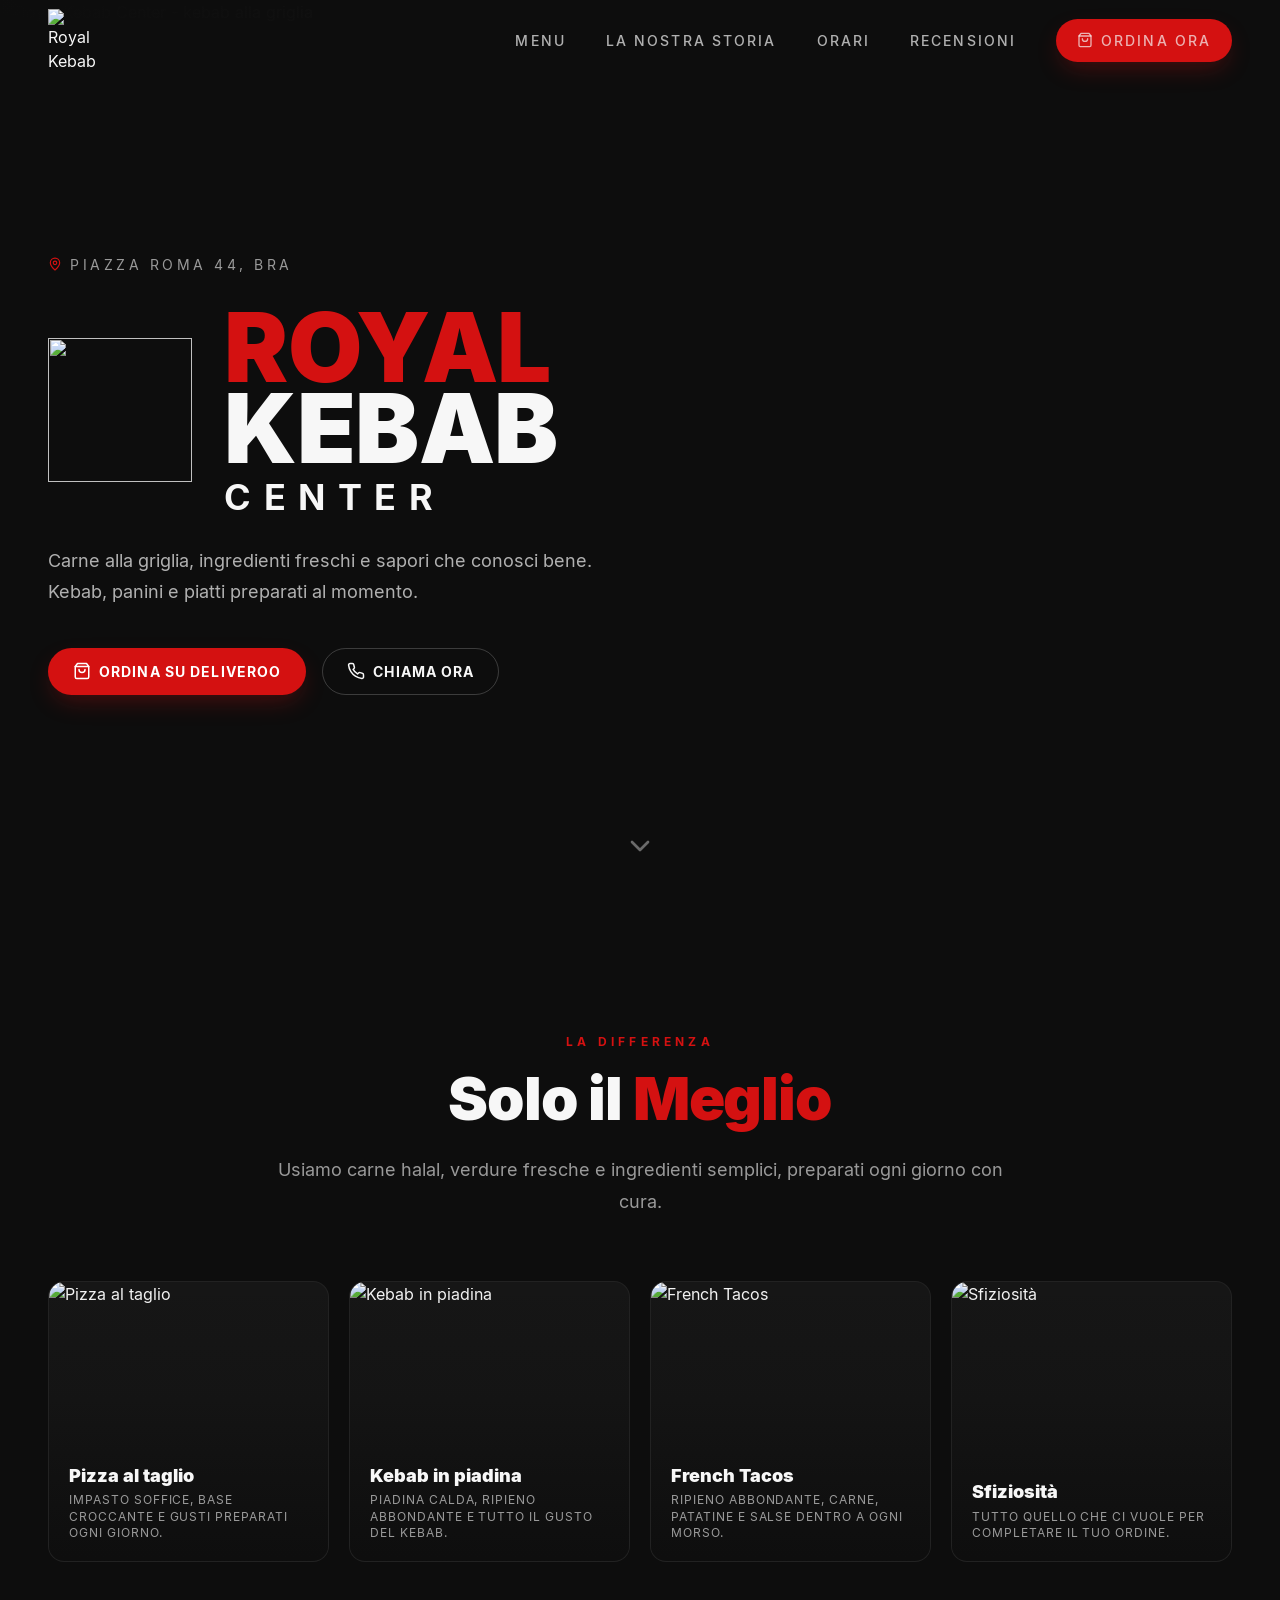
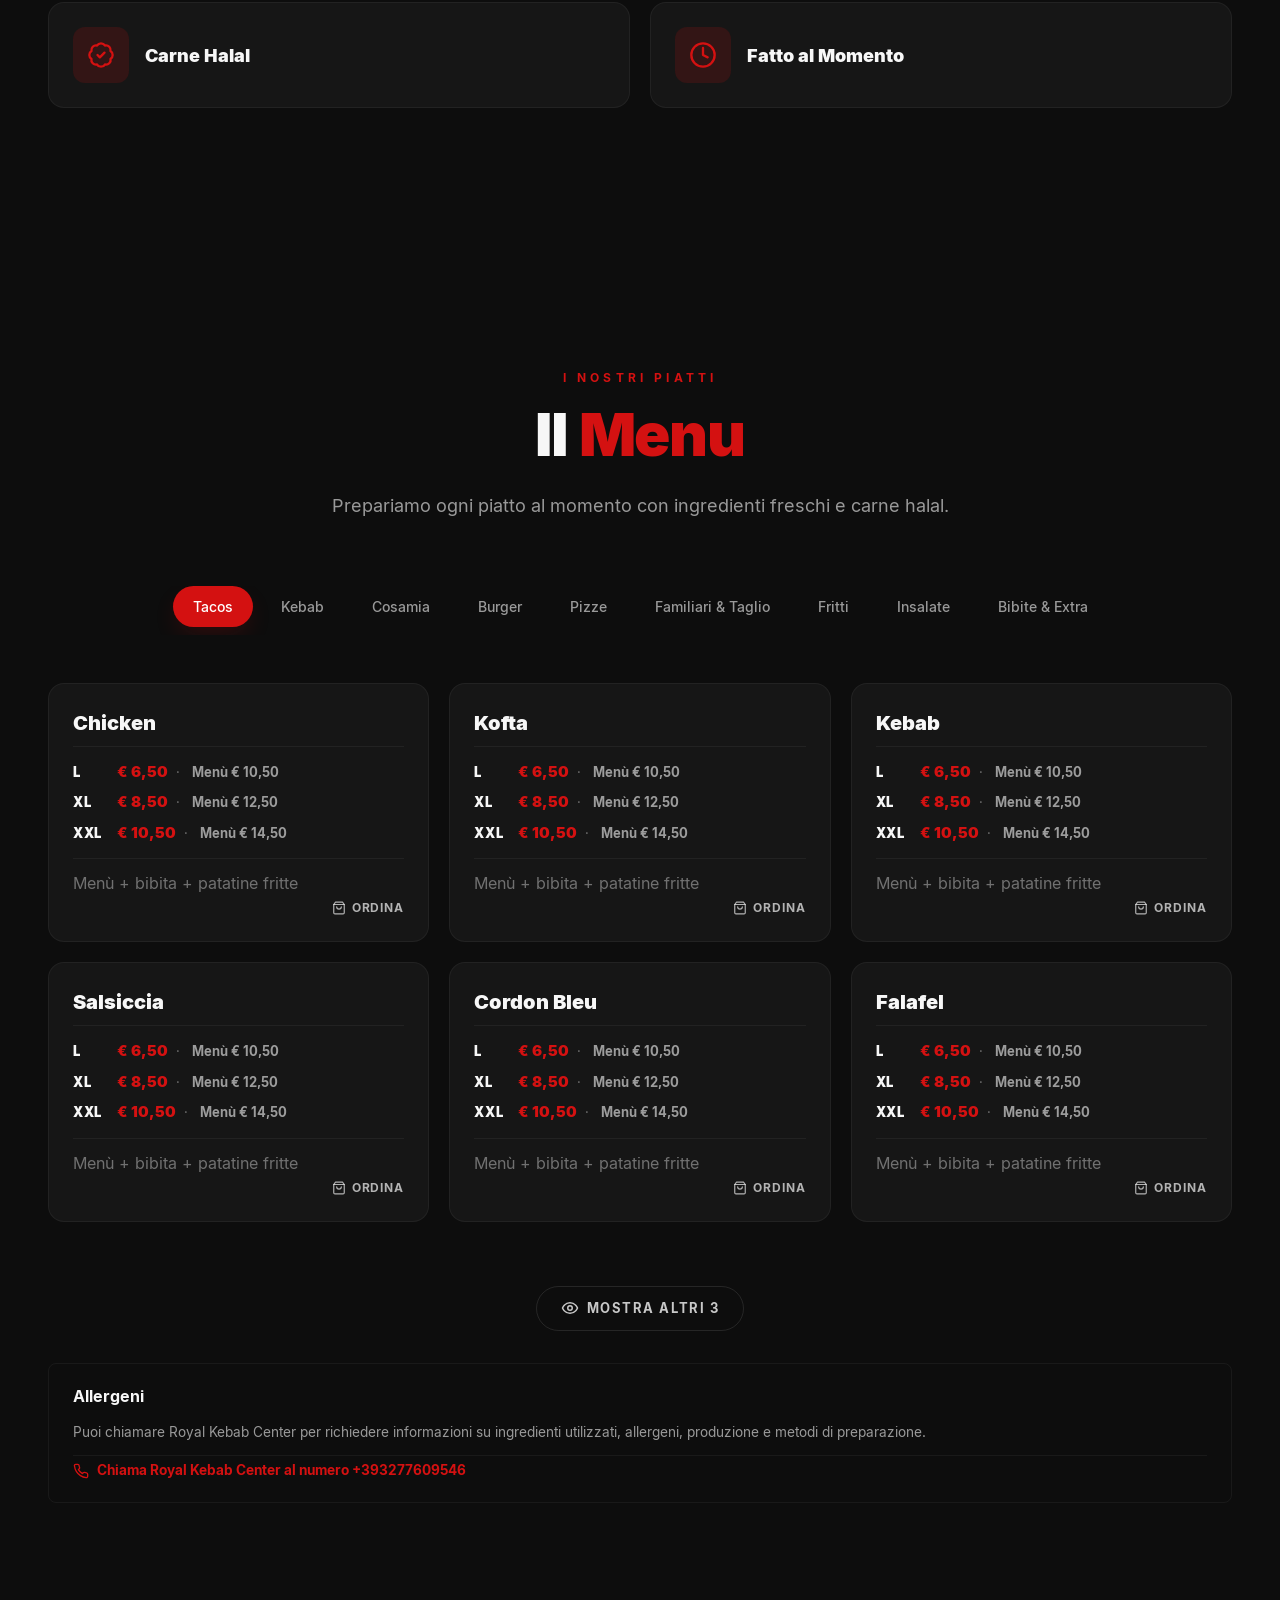
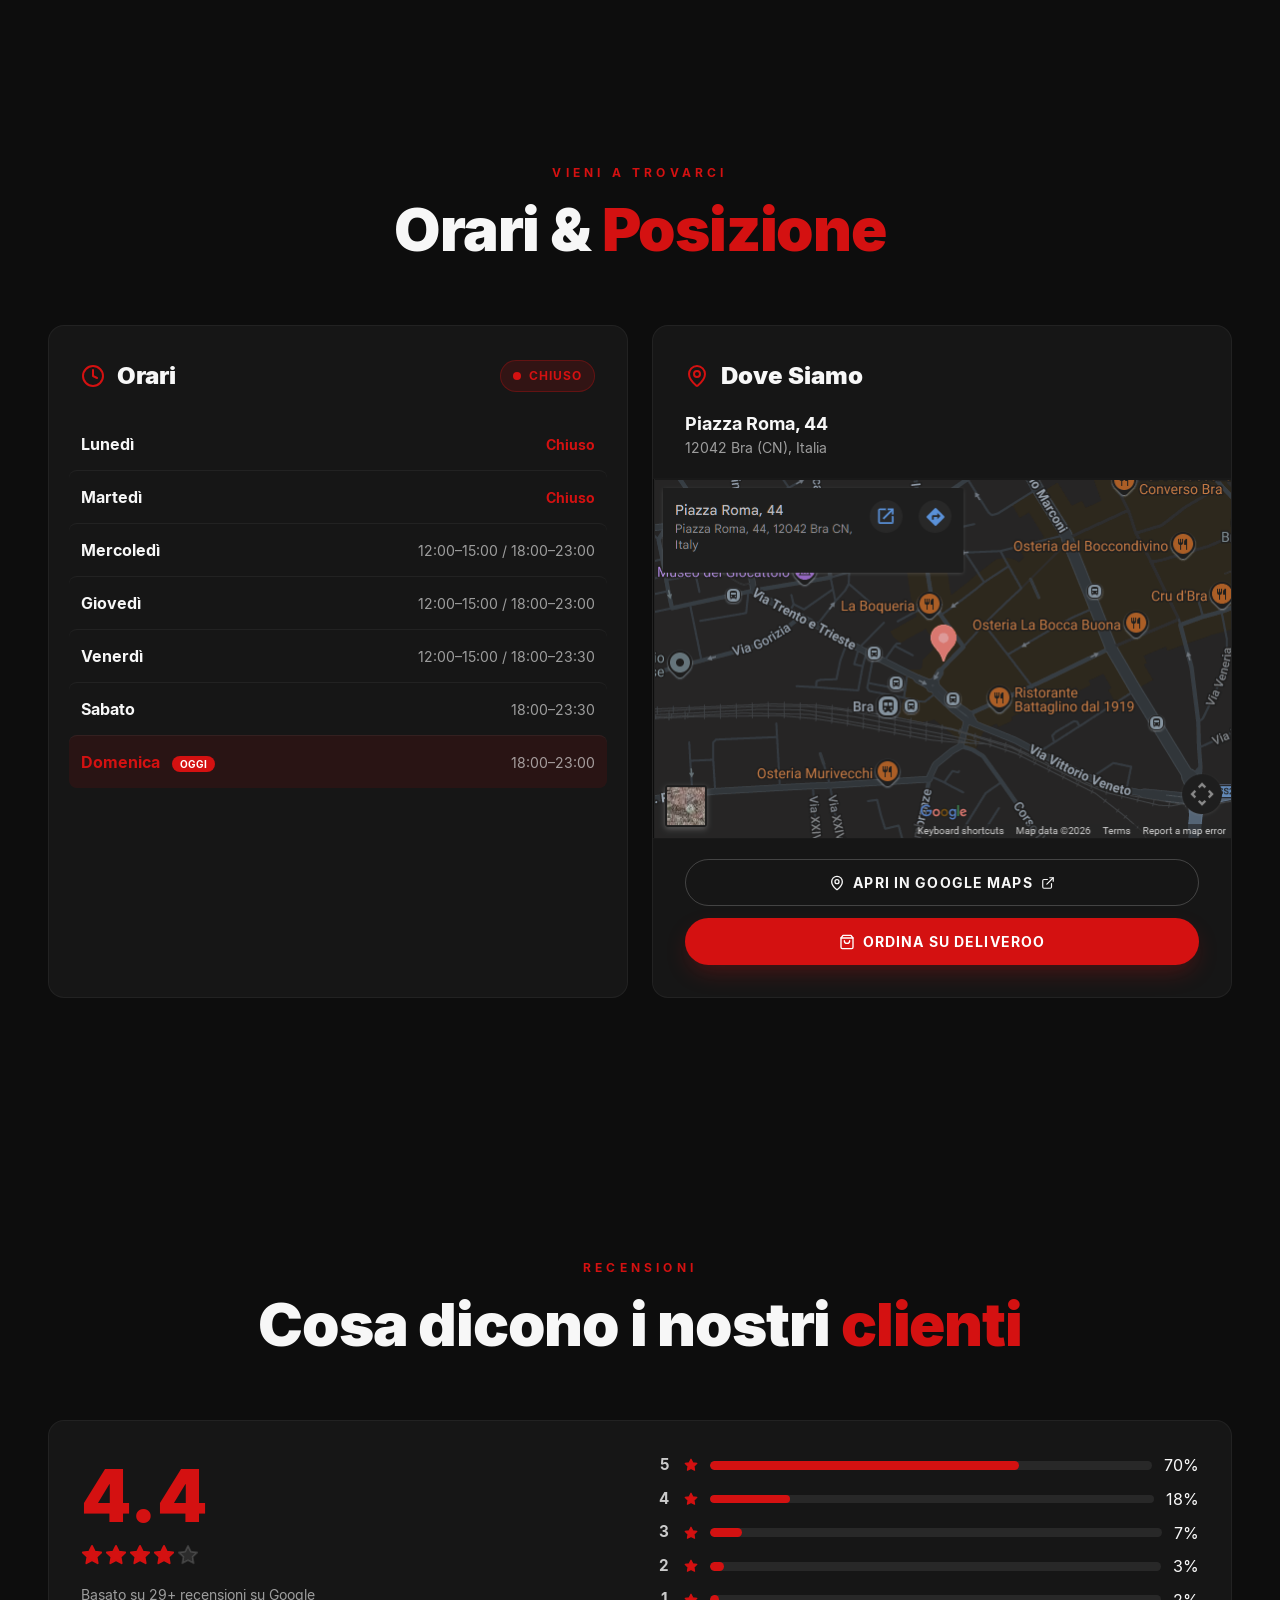
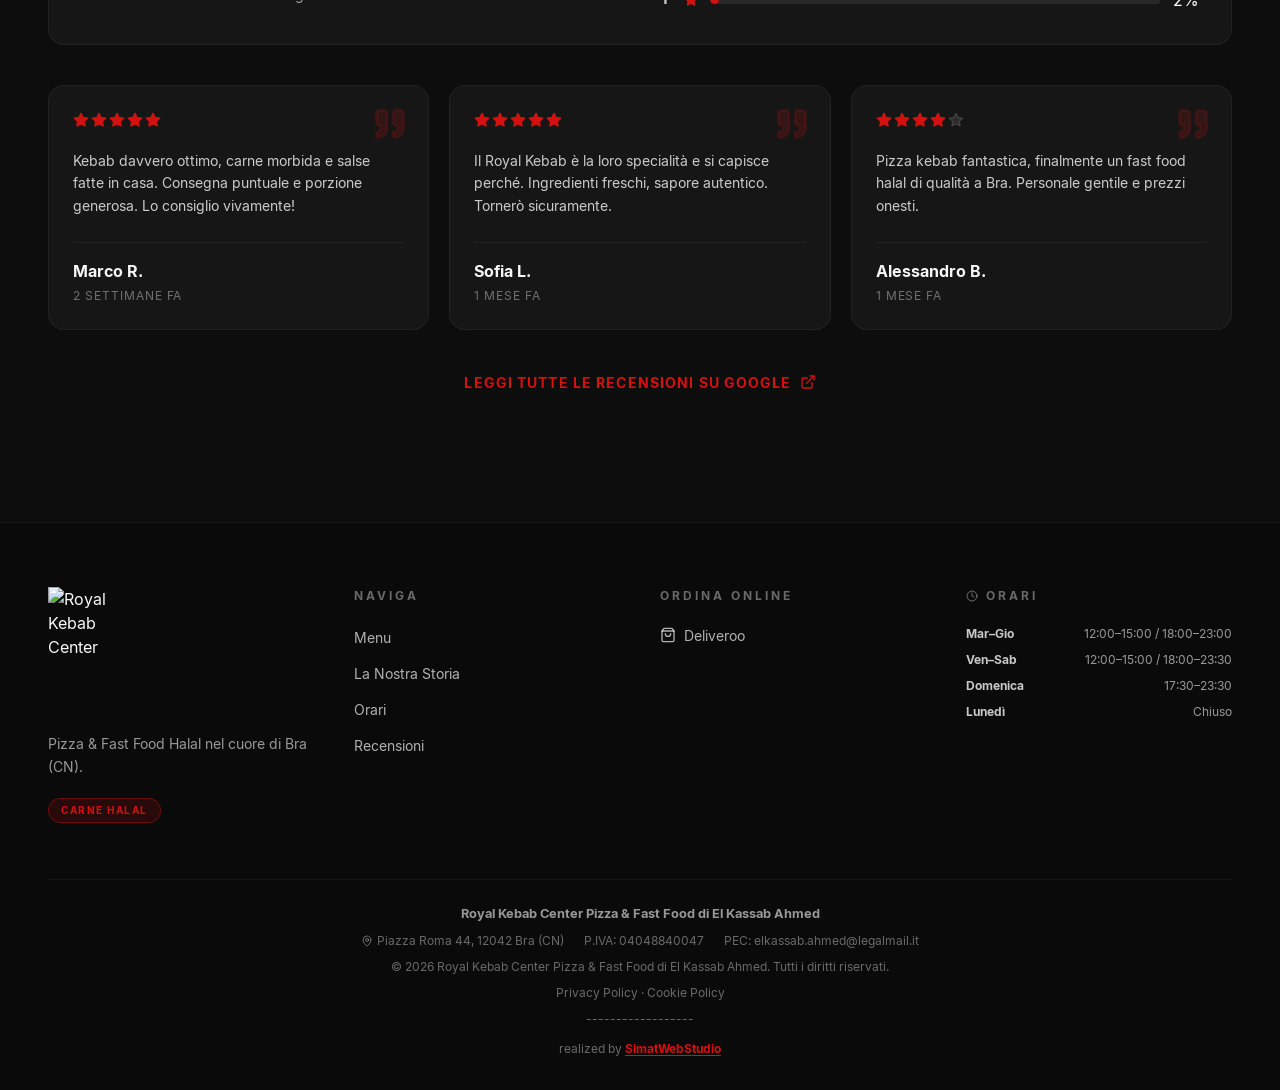
==== commit 7717eb14: "Update index.html rimosso link PEC" ====
--- a/index.html
+++ b/index.html
@@ -1,9 +1,4 @@
 <!DOCTYPE html>
-<!--
-  Royal Kebab Center - Sito ufficiale
-  Icons: Lucide (https://lucide.dev) — MIT License
-  © 2026 Royal Kebab Center di El Kassab Ahmed
--->
 <html lang="it">
 <head>
   <meta charset="UTF-8" />
@@ -11,28 +6,19 @@
   <title>Royal Kebab Center | Kebab & Pizza a Bra, Cuneo</title>
   <meta name="description" content="Royal Kebab Center a Bra (CN): kebab halal, pizza, panini e piadine. Fast food di qualità, ordina su Deliveroo o vieni a trovarci in Piazza Roma." />
   <meta name="robots" content="index,follow" />
-  <!-- Indicizzazione e PWA -->
-  <link rel="canonical" href="https://conconet.github.io/royal-kebab-landing/" />
+  <link rel="canonical" href="https://royalkebabbra.it/" />
   <link rel="manifest" href="manifest.json" />
-  <link rel="alternate" hreflang="it" href="https://conconet.github.io/royal-kebab-landing/" />
-  <link rel="alternate" hreflang="x-default" href="https://conconet.github.io/royal-kebab-landing/" />
-
-  <!-- TODO: aggiorna theme_color in manifest.json leggendo il valore reale da --primary o equivalente in styles.css -->
-  <!-- TODO: genera icone PNG quadrate dedicate 192x192 e 512x512 per sostituire il placeholder images/logo.png nel manifest -->
-
-  <!-- Verifica motori di ricerca (placeholder) -->
-  <!-- TODO: sostituisci con tag verifica reale dopo registrazione su Google Search Console -->
-  <!-- <meta name="google-site-verification" content="..." /> -->
-  <!-- TODO: sostituisci con tag verifica reale dopo registrazione su Bing Webmaster Tools -->
-  <!-- <meta name="msvalidate.01" content="..." /> -->
+  <link rel="alternate" hreflang="it" href="https://royalkebabbra.it/" />
+  <link rel="alternate" hreflang="x-default" href="https://royalkebabbra.it/" />
+
   <meta name="theme-color" content="#d41111" />
   <meta property="og:title" content="Royal Kebab Center | Kebab & Pizza a Bra, Cuneo" />
   <meta property="og:description" content="Sapori autentici del Medio Oriente nel cuore del Piemonte. Kebab halal, pizza e fast food di qualità a Bra (CN)." />
   <meta property="og:type" content="website" />
   <meta property="og:locale" content="it_IT" />
-  <meta property="og:url" content="https://conconet.github.io/royal-kebab-landing/" />
+  <meta property="og:url" content="https://royalkebabbra.it/" />
   <meta property="og:site_name" content="Royal Kebab Center" />
-  <meta property="og:image" content="https://conconet.github.io/royal-kebab-landing/images/hero-kebab.png" />
+  <meta property="og:image" content="https://royalkebabbra.it/images/hero-kebab.png" />
   <meta property="og:image:width" content="1200" />
   <meta property="og:image:height" content="630" />
   <meta name="twitter:card" content="summary_large_image" />
@@ -44,10 +30,10 @@
   {
     "@context":"https://schema.org",
     "@type":"Restaurant",
-    "@id":"https://conconet.github.io/royal-kebab-landing/#restaurant",
+    "@id":"https://royalkebabbra.it/#restaurant",
     "name":"Royal Kebab Center Pizza & Fast Food",
-    "image":"https://conconet.github.io/royal-kebab-landing/images/hero-kebab.png",
-    "url":"https://conconet.github.io/royal-kebab-landing/",
+    "image":"https://royalkebabbra.it/images/hero-kebab.png",
+    "url":"https://royalkebabbra.it/",
     "telephone":"+390172752529",
     "servesCuisine":["Kebab","Pizza","Halal","Mediterranean","Fast Food"],
     "priceRange":"€€",
@@ -69,7 +55,7 @@
       {"@type":"OpeningHoursSpecification","dayOfWeek":["Tuesday","Wednesday","Thursday"],"opens":"18:00","closes":"23:00"},
       {"@type":"OpeningHoursSpecification","dayOfWeek":["Friday","Saturday"],"opens":"12:00","closes":"15:00"},
       {"@type":"OpeningHoursSpecification","dayOfWeek":["Friday","Saturday"],"opens":"18:00","closes":"23:30"},
-      {"@type":"OpeningHoursSpecification","dayOfWeek":"Sunday","opens":"18:00","closes":"23:30"}
+      {"@type":"OpeningHoursSpecification","dayOfWeek":"Sunday","opens":"17:30","closes":"23:30"}
     ],
     "acceptsReservations":false,
     "hasMenu":"https://deliveroo.it/it/menu/bra/bra/royal-kebab-center",
@@ -83,7 +69,6 @@
   </script>
 </head>
 <body>
-  <!-- ========== NAVBAR ========== -->
   <header id="site-header" class="site-header">
     <nav class="nav-inner">
       <a href="#hero" class="nav-logo" aria-label="Royal Kebab Center home">
@@ -127,7 +112,6 @@
   </div>
 
   <main>
-    <!-- ========== HERO ========== -->
     <section id="hero" class="hero">
       <div class="hero-bg">
         <img src="images/hero-kebab.png" alt="Royal Kebab Center - kebab alla griglia" />
@@ -171,7 +155,6 @@
       </a>
     </section>
 
-    <!-- ========== ABOUT / STORIA ========== -->
     <section id="storia" class="section">
       <div class="container">
         <div class="section-heading reveal">
@@ -234,7 +217,6 @@
       </div>
     </section>
 
-    <!-- ========== MENU ========== -->
     <section id="menu" class="section">
       <div class="container">
         <div class="section-heading reveal">
@@ -257,7 +239,6 @@
       </div>
     </section>
 
-    <!-- ========== HOURS & LOCATION ========== -->
     <section id="orari" class="section">
       <div class="container">
         <div class="section-heading reveal">
@@ -313,7 +294,6 @@
       </div>
     </section>
 
-    <!-- ========== REVIEWS ========== -->
     <section id="recensioni" class="section">
       <div class="container">
         <div class="section-heading reveal">
@@ -342,7 +322,6 @@
     </section>
   </main>
 
-  <!-- ========== FOOTER ========== -->
   <footer id="contatti" class="site-footer">
     <div class="container">
       <div class="footer-grid">
@@ -378,7 +357,7 @@
           <ul class="hours-brief">
             <li><span>Mar–Gio</span><span>12:00–15:00 / 18:00–23:00</span></li>
             <li><span>Ven–Sab</span><span>12:00–15:00 / 18:00–23:30</span></li>
-            <li><span>Domenica</span><span>18:00–23:30</span></li>
+            <li><span>Domenica</span><span>17:30–23:30</span></li>
             <li><span>Lunedì</span><span>Chiuso</span></li>
           </ul>
         </div>
@@ -392,13 +371,14 @@
             Piazza Roma 44, 12042 Bra (CN)
           </span>
           <span>P.IVA: 04048840047</span>
-          <span>PEC: <a href="mailto:elkassab.ahmed@legalmail.it">elkassab.ahmed@legalmail.it</a></span>
-        </div>
-        <p>© 2026 Royal Kebab Center. Tutti i diritti riservati.</p>
+          <span>PEC: elkassab.ahmed@legalmail.it</a></span>
+        </div>
+        <p>© 2026 Royal Kebab Center Pizza & Fast Food di El Kassab Ahmed. Tutti i diritti riservati.</p>
         <div class="footer-legal-links">
-          <a href="https://www.iubenda.com/privacy-policy/38385219" target="_blank" rel="noopener noreferrer">Privacy Policy</a>
+          <a href="https://www.iubenda.com/privacy-policy/51980316" class="iubenda-black iubenda-noiframe iubenda-embed" title="Privacy Policy ">Privacy Policy</a>
           <span> · </span>
-          <a href="https://www.iubenda.com/privacy-policy/38385219" target="_blank" rel="noopener noreferrer">Cookie Policy</a>
+          <a href="https://www.iubenda.com/privacy-policy/51980316/cookie-policy" class="iubenda-black iubenda-noiframe iubenda-embed" title="Cookie Policy ">Cookie Policy</a>
+          <script type="text/javascript">(function (w,d) {var loader = function () {var s = d.createElement("script"), tag = d.getElementsByTagName("script")[0]; s.src="https://cdn.iubenda.com/iubenda.js"; tag.parentNode.insertBefore(s,tag);}; if(w.addEventListener){w.addEventListener("load", loader, false);}else if(w.attachEvent){w.attachEvent("onload", loader);}else{w.onload = loader;}})(window, document);</script>
         </div>
 		<p>------------------</p>
         <p class="footer-credits">realized by <a href="https://mail.google.com/mail/?view=cm&amp;fs=1&amp;to=simatwebstudio@gmail.com" target="_blank" rel="noopener noreferrer">SimatWebStudio</a></p>
@@ -406,6 +386,7 @@
     </div>
   </footer>
 
+  <script type="text/javascript" src="https://embeds.iubenda.com/widgets/5c648661-ed01-46e9-87bb-099dbd81bed9.js"></script>
   <script src="script.js?v=4"></script>
 </body>
 </html>
--- a/styles.css
+++ b/styles.css
@@ -1087,8 +1087,11 @@
 .footer-credits {
   margin-top: 0.25rem;
 }
-.footer-credits a {
-  color: var(--primary, #d41111);
+.footer-credits a,
+.footer-credits a:visited,
+.footer-credits a:hover,
+.footer-credits a:active {
+  color: #d41111;
   text-decoration: underline;
   text-underline-offset: 2px;
   font-weight: 600;
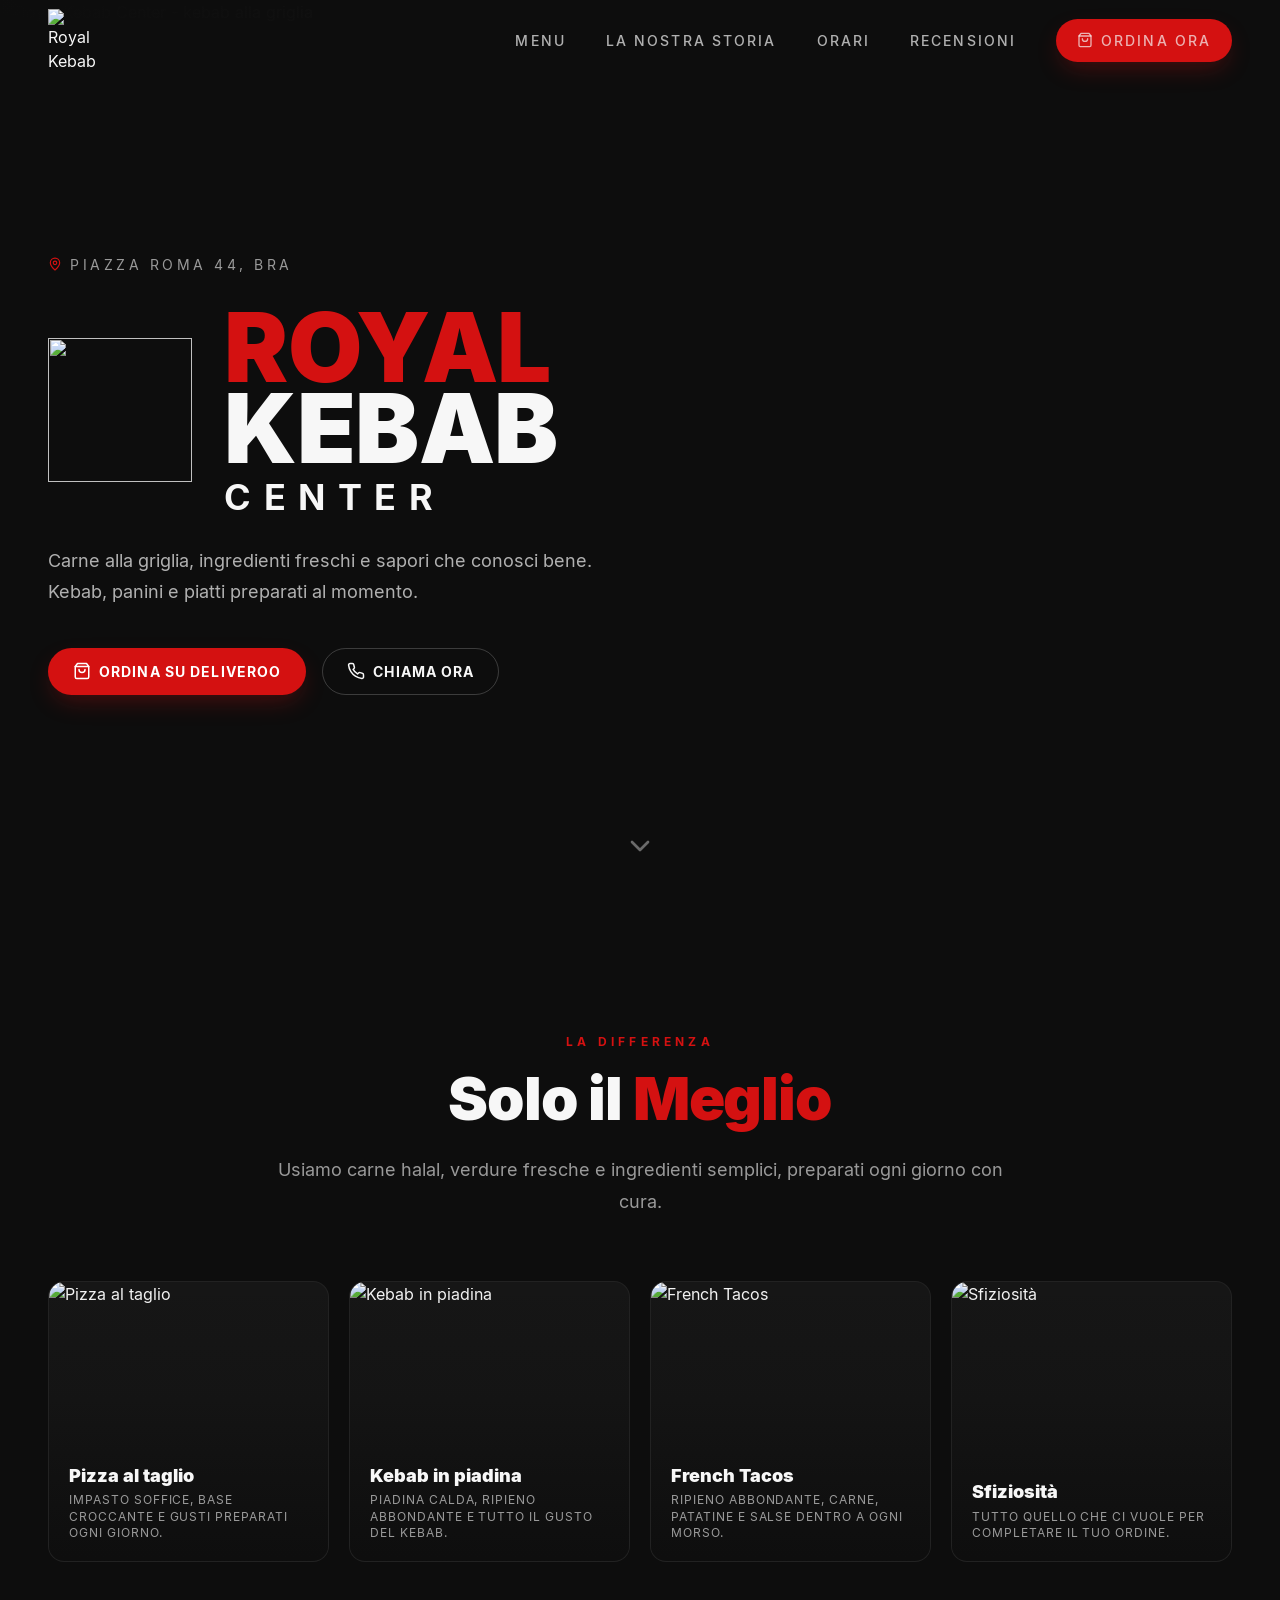
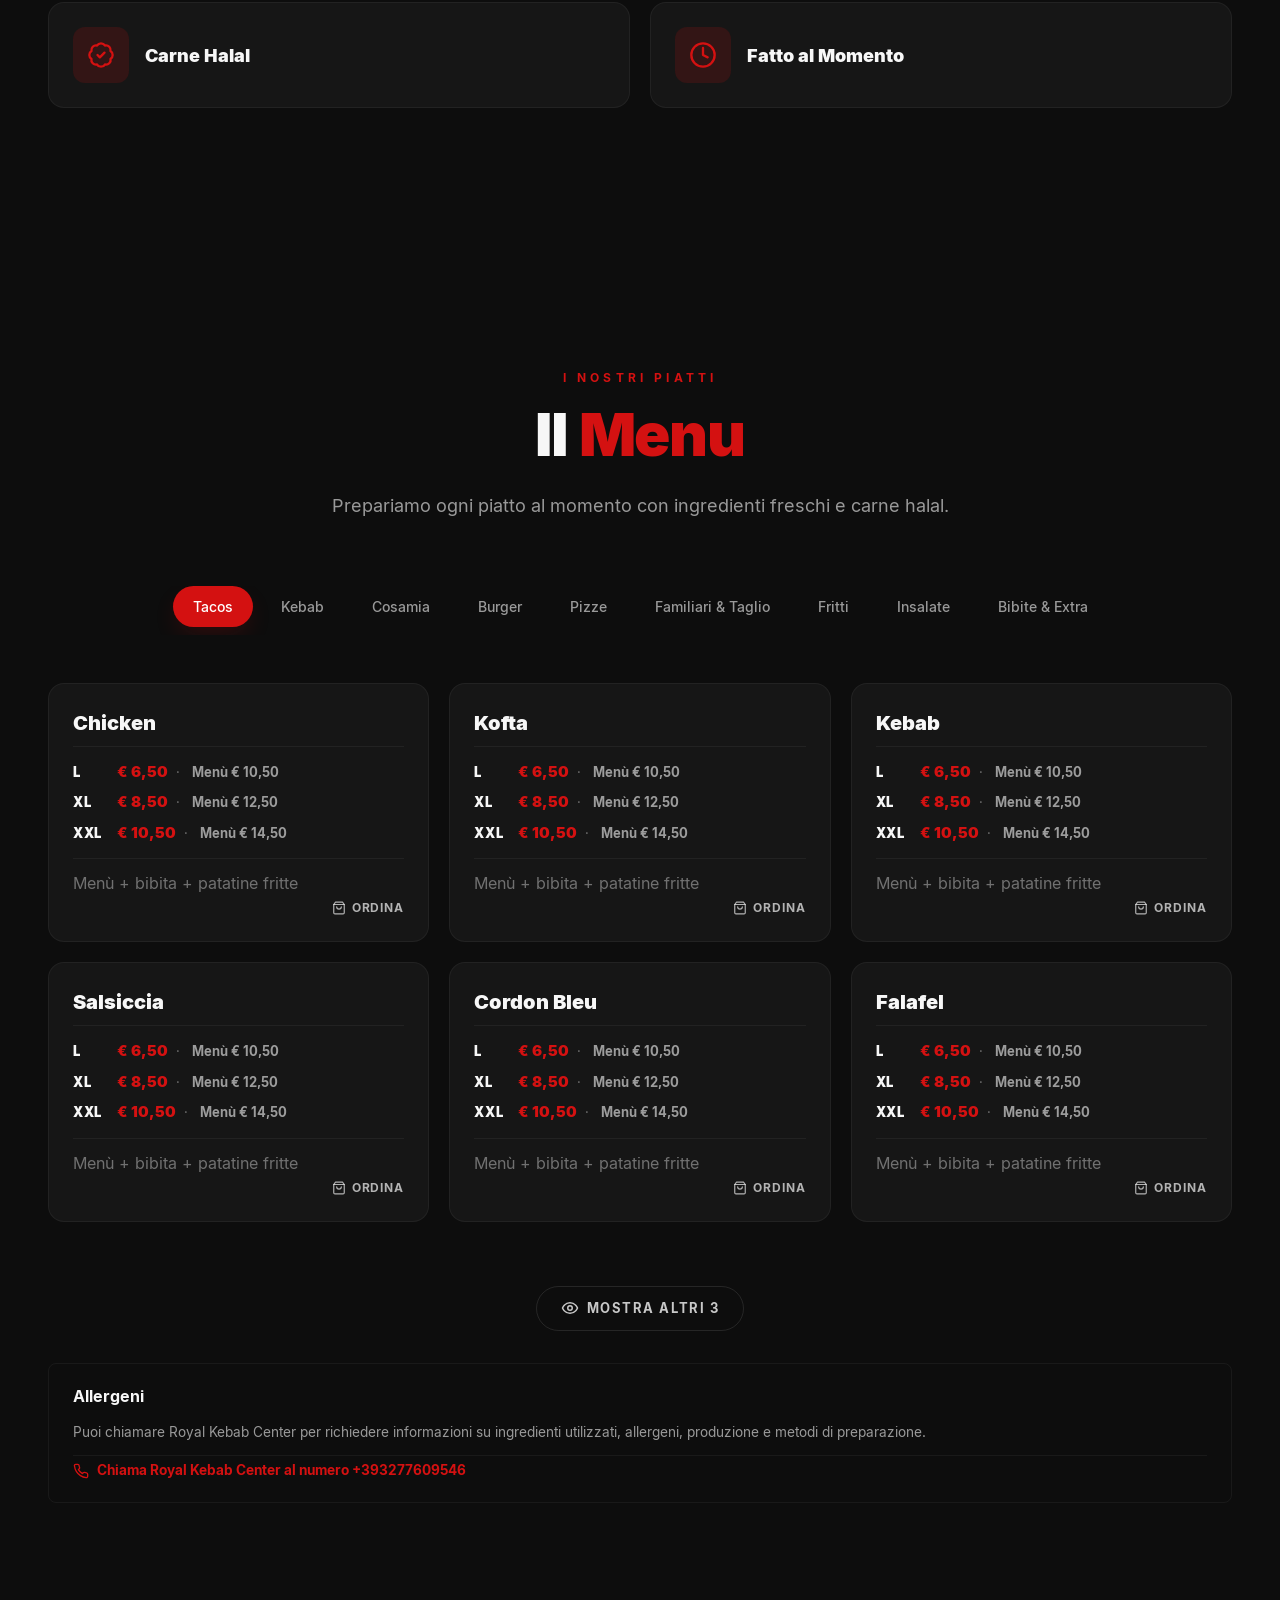
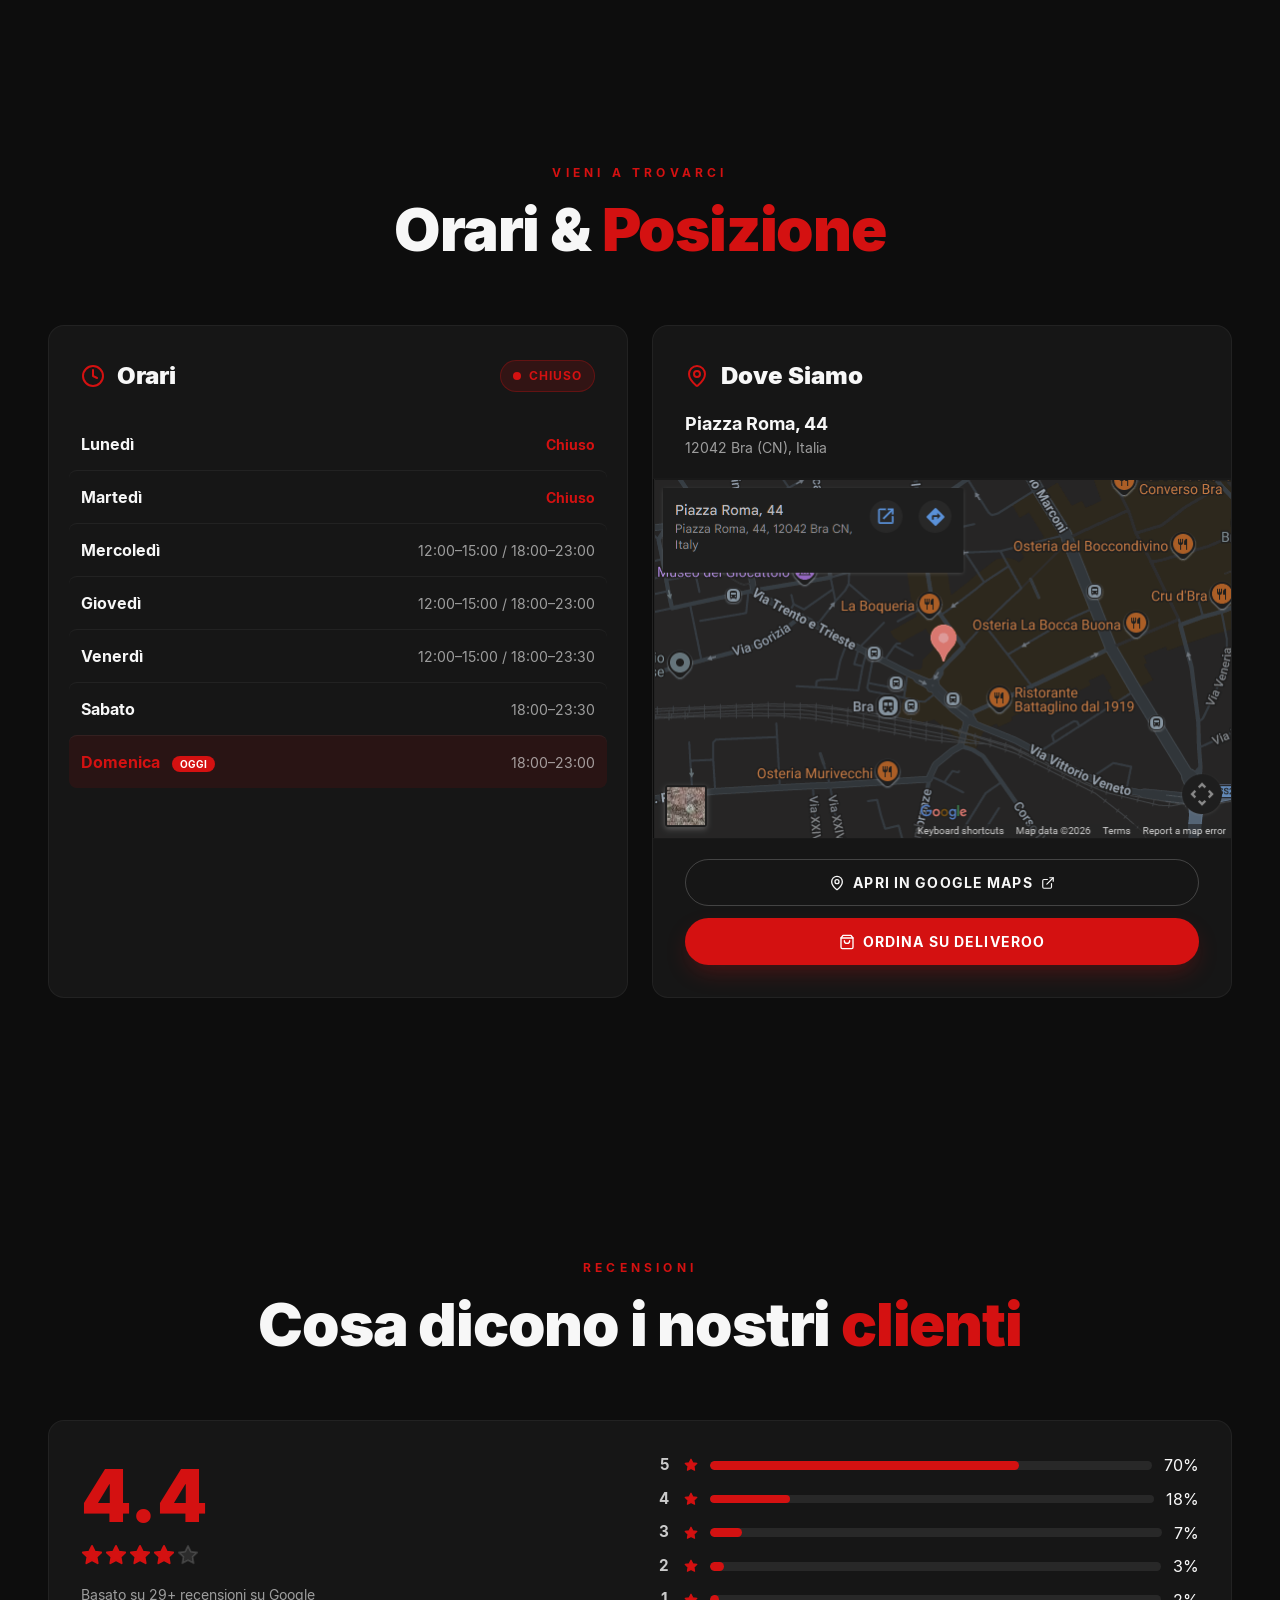
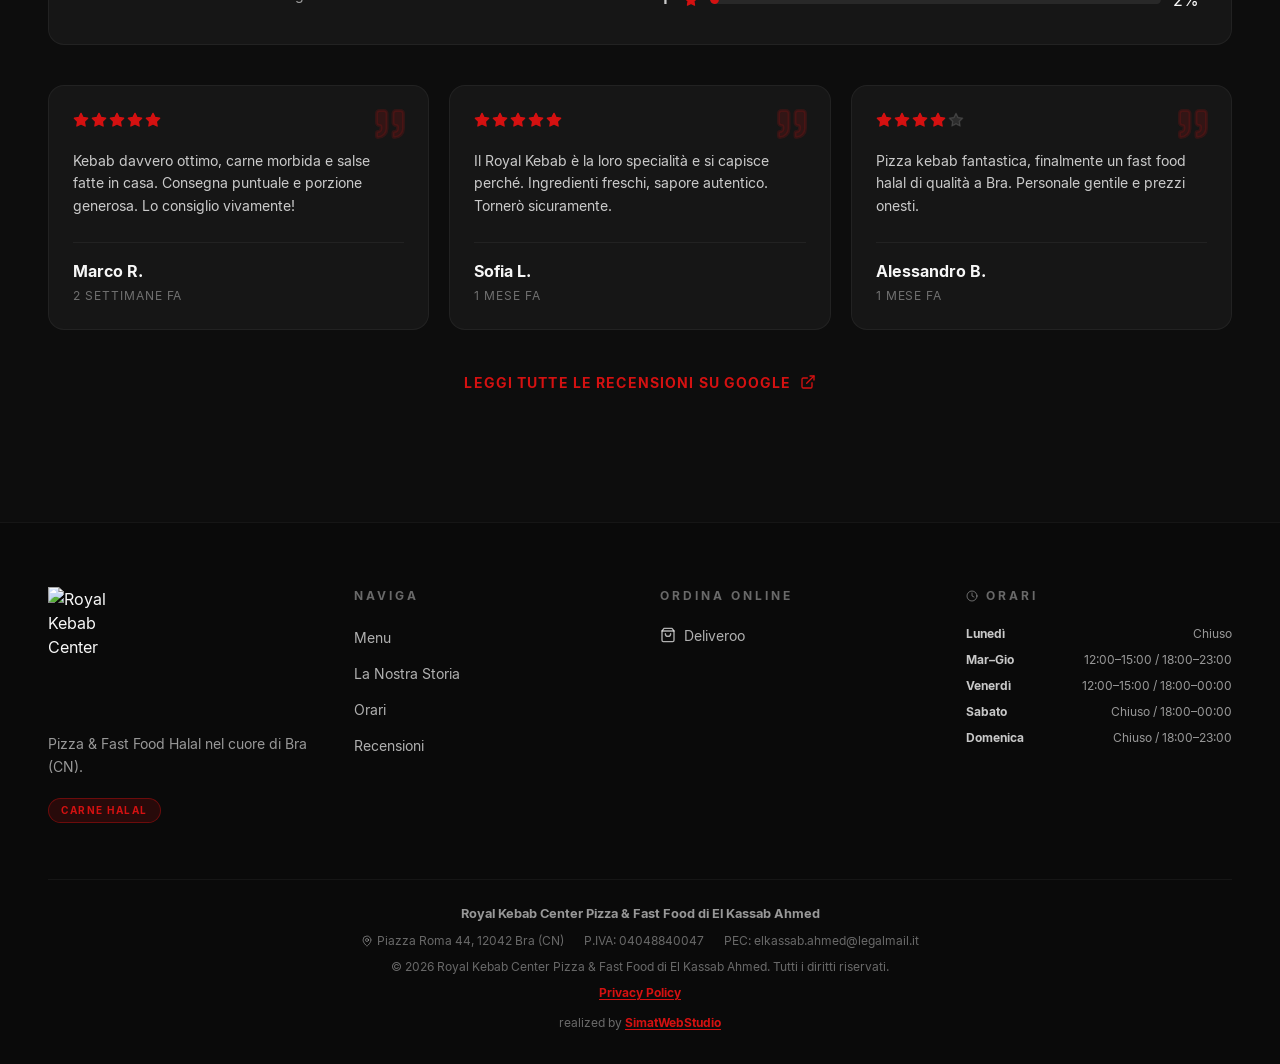
==== commit df99ae9f: "Rimozione iubenda" ====
--- a/index.html
+++ b/index.html
@@ -22,10 +22,14 @@
   <meta property="og:image:width" content="1200" />
   <meta property="og:image:height" content="630" />
   <meta name="twitter:card" content="summary_large_image" />
-  <link rel="icon" href="images/logo.png" />
-  <link rel="apple-touch-icon" href="images/logo.png" />
+  <link rel="icon" href="images/logo-preview.png" />
+  <link rel="shortcut icon" href="images/logo-preview.png" type="image/png" />
+  <link rel="icon" type="image/png" sizes="32x32" href="images/logo-preview.png" />
+  <link rel="icon" type="image/png" sizes="192x192" href="images/logo-preview.png" />
+  <link rel="icon" type="image/png" sizes="512x512" href="images/logo-preview.png" />
+  <link rel="apple-touch-icon" sizes="180x180" href="images/logo-preview.png" />
   <link rel="preload" as="image" href="images/hero-kebab.png" fetchpriority="high" />
-  <link rel="stylesheet" href="styles.css?v=3" />
+  <link rel="stylesheet" href="styles.css?v=5" />
   <script type="application/ld+json">
   {
     "@context":"https://schema.org",
@@ -33,6 +37,7 @@
     "@id":"https://royalkebabbra.it/#restaurant",
     "name":"Royal Kebab Center Pizza & Fast Food",
     "image":"https://royalkebabbra.it/images/hero-kebab.png",
+    "logo":"https://royalkebabbra.it/images/logo-preview.png",
     "url":"https://royalkebabbra.it/",
     "telephone":"+390172752529",
     "servesCuisine":["Kebab","Pizza","Halal","Mediterranean","Fast Food"],
@@ -51,10 +56,9 @@
       "longitude":7.8495285
     },
     "openingHoursSpecification":[
-      {"@type":"OpeningHoursSpecification","dayOfWeek":["Tuesday","Wednesday","Thursday"],"opens":"12:00","closes":"15:00"},
-      {"@type":"OpeningHoursSpecification","dayOfWeek":["Tuesday","Wednesday","Thursday"],"opens":"18:00","closes":"23:00"},
-      {"@type":"OpeningHoursSpecification","dayOfWeek":["Friday","Saturday"],"opens":"12:00","closes":"15:00"},
-      {"@type":"OpeningHoursSpecification","dayOfWeek":["Friday","Saturday"],"opens":"18:00","closes":"23:30"},
+      {"@type":"OpeningHoursSpecification","dayOfWeek":["Tuesday","Wednesday","Thursday","Friday"],"opens":"12:00","closes":"23:00"},
+      {"@type":"OpeningHoursSpecification","dayOfWeek":"Saturday","opens":"12:00","closes":"15:00"},
+      {"@type":"OpeningHoursSpecification","dayOfWeek":"Saturday","opens":"17:30","closes":"23:30"},
       {"@type":"OpeningHoursSpecification","dayOfWeek":"Sunday","opens":"17:30","closes":"23:30"}
     ],
     "acceptsReservations":false,
@@ -72,7 +76,7 @@
   <header id="site-header" class="site-header">
     <nav class="nav-inner">
       <a href="#hero" class="nav-logo" aria-label="Royal Kebab Center home">
-        <img src="images/logo.png" alt="Royal Kebab Center" width="48" height="63" />
+        <img src="images/logo-preview.png" alt="Royal Kebab Center" width="48" height="63" />
       </a>
 
       <div class="nav-links">
@@ -326,7 +330,7 @@
     <div class="container">
       <div class="footer-grid">
         <div class="footer-brand">
-          <img src="images/logo.png" alt="Royal Kebab Center" width="96" height="126" />
+          <img src="images/logo-preview.png" alt="Royal Kebab Center" width="96" height="126" />
           <p>Pizza & Fast Food Halal nel cuore di Bra (CN).</p>
           <span class="halal-pill">Carne Halal</span>
         </div>
@@ -355,10 +359,11 @@
             Orari
           </h4>
           <ul class="hours-brief">
+            <li><span>Lunedì</span><span>Chiuso</span></li>
             <li><span>Mar–Gio</span><span>12:00–15:00 / 18:00–23:00</span></li>
-            <li><span>Ven–Sab</span><span>12:00–15:00 / 18:00–23:30</span></li>
-            <li><span>Domenica</span><span>17:30–23:30</span></li>
-            <li><span>Lunedì</span><span>Chiuso</span></li>
+            <li><span>Venerdì</span><span>12:00–15:00 / 18:00–00:00</span></li>
+            <li><span>Sabato</span><span>Chiuso / 18:00–00:00</span></li>
+            <li><span>Domenica</span><span>Chiuso / 18:00–23:00</span></li>
           </ul>
         </div>
       </div>
@@ -375,18 +380,13 @@
         </div>
         <p>© 2026 Royal Kebab Center Pizza & Fast Food di El Kassab Ahmed. Tutti i diritti riservati.</p>
         <div class="footer-legal-links">
-          <a href="https://www.iubenda.com/privacy-policy/51980316" class="iubenda-black iubenda-noiframe iubenda-embed" title="Privacy Policy ">Privacy Policy</a>
-          <span> · </span>
-          <a href="https://www.iubenda.com/privacy-policy/51980316/cookie-policy" class="iubenda-black iubenda-noiframe iubenda-embed" title="Cookie Policy ">Cookie Policy</a>
-          <script type="text/javascript">(function (w,d) {var loader = function () {var s = d.createElement("script"), tag = d.getElementsByTagName("script")[0]; s.src="https://cdn.iubenda.com/iubenda.js"; tag.parentNode.insertBefore(s,tag);}; if(w.addEventListener){w.addEventListener("load", loader, false);}else if(w.attachEvent){w.attachEvent("onload", loader);}else{w.onload = loader;}})(window, document);</script>
-        </div>
-		<p>------------------</p>
+          <a href="privacy.html">Privacy Policy</a>
+        </div>
         <p class="footer-credits">realized by <a href="https://mail.google.com/mail/?view=cm&amp;fs=1&amp;to=simatwebstudio@gmail.com" target="_blank" rel="noopener noreferrer">SimatWebStudio</a></p>
       </div>
     </div>
   </footer>
 
-  <script type="text/javascript" src="https://embeds.iubenda.com/widgets/5c648661-ed01-46e9-87bb-099dbd81bed9.js"></script>
-  <script src="script.js?v=4"></script>
+  <script src="script.js?v=5"></script>
 </body>
 </html>
--- a/styles.css
+++ b/styles.css
@@ -1100,6 +1100,229 @@
   opacity: 0.85;
 }
 
+.footer-legal-links a {
+  color: var(--primary);
+  font-weight: 700;
+  text-decoration: underline;
+  text-underline-offset: 2px;
+}
+
+.footer-legal-links a:hover {
+  color: var(--primary-hover);
+}
+
+/* ============ LEGAL PAGE ============ */
+.legal-page {
+  background:
+    radial-gradient(circle at 20% 0%, rgba(212, 17, 17, 0.12), transparent 28rem),
+    var(--bg);
+}
+
+.legal-hero {
+  padding-top: 10rem;
+  padding-bottom: 4rem;
+  border-bottom: 1px solid var(--border);
+}
+
+.legal-title {
+  max-width: 52rem;
+  font-size: clamp(2.25rem, 6vw, 4.5rem);
+  font-weight: 900;
+  line-height: 1.05;
+}
+
+.legal-intro {
+  max-width: 54rem;
+  margin-top: 1.5rem;
+  color: var(--fg-70);
+  font-size: 1rem;
+  line-height: 1.8;
+}
+
+.legal-updated {
+  margin-top: 1rem;
+  color: var(--fg-40);
+  font-size: 0.875rem;
+  font-weight: 700;
+  text-transform: uppercase;
+  letter-spacing: 0.12em;
+}
+
+.legal-actions {
+  display: flex;
+  flex-wrap: wrap;
+  align-items: center;
+  gap: 1rem;
+  margin-top: 2rem;
+}
+
+.legal-language-nav {
+  display: inline-flex;
+  align-items: center;
+  gap: 0.25rem;
+  border: 1px solid var(--border-strong);
+  border-radius: 9999px;
+  padding: 0.25rem;
+  background: rgba(255, 255, 255, 0.04);
+}
+
+.legal-language-nav a {
+  display: inline-flex;
+  align-items: center;
+  justify-content: center;
+  min-width: 3rem;
+  min-height: 2.35rem;
+  border-radius: 9999px;
+  color: var(--fg-70);
+  font-size: 0.75rem;
+  font-weight: 900;
+  letter-spacing: 0.12em;
+  text-decoration: none;
+}
+
+.legal-language-nav a:hover,
+.legal-language-nav a[aria-current="true"] {
+  background: var(--primary);
+  color: #fff;
+}
+
+.legal-home-button {
+  margin-top: 0;
+}
+
+.legal-content {
+  padding-top: 4rem;
+}
+
+.legal-layout {
+  max-width: 62rem;
+}
+
+.legal-section {
+  padding: 2rem 0;
+  border-top: 1px solid var(--border);
+}
+
+.legal-section:first-child {
+  border-top: 0;
+  padding-top: 0;
+}
+
+.legal-translation {
+  scroll-margin-top: 6rem;
+  margin-top: 3rem;
+  padding-top: 3rem;
+  border-top: 1px solid var(--border-strong);
+}
+
+.legal-translation-head {
+  margin-bottom: 1.5rem;
+}
+
+.legal-translation-title {
+  max-width: 52rem;
+  color: var(--fg);
+  font-size: clamp(2rem, 5vw, 3.5rem);
+  font-weight: 900;
+  line-height: 1.05;
+}
+
+.legal-section h2 {
+  margin-bottom: 1rem;
+  color: var(--fg);
+  font-size: clamp(1.35rem, 3vw, 1.8rem);
+  font-weight: 900;
+  line-height: 1.2;
+}
+
+.legal-section p {
+  color: var(--fg-70);
+  line-height: 1.8;
+}
+
+.legal-section a {
+  color: var(--primary);
+  text-decoration: underline;
+  text-underline-offset: 3px;
+}
+
+.legal-section code {
+  border: 1px solid var(--border-strong);
+  border-radius: 0.35rem;
+  background: rgba(255, 255, 255, 0.05);
+  padding: 0.1rem 0.35rem;
+  color: var(--fg);
+  font-size: 0.9em;
+}
+
+.legal-list {
+  display: grid;
+  gap: 0.75rem;
+  margin-top: 1rem;
+  color: var(--fg-70);
+  list-style: disc;
+  padding-left: 1.25rem;
+}
+
+.legal-table {
+  display: grid;
+  gap: 1px;
+  margin: 1.5rem 0;
+  overflow: hidden;
+  border: 1px solid var(--border-strong);
+  border-radius: 0.75rem;
+  background: var(--border-strong);
+}
+
+.legal-table [role="row"] {
+  display: grid;
+  grid-template-columns: minmax(8rem, 0.8fr) repeat(3, minmax(0, 1fr));
+  gap: 1px;
+  background: var(--border-strong);
+}
+
+.legal-table [role="columnheader"],
+.legal-table [role="cell"] {
+  background: var(--card);
+  padding: 1rem;
+  color: var(--fg-70);
+  font-size: 0.875rem;
+  line-height: 1.55;
+}
+
+.legal-table [role="columnheader"] {
+  color: var(--fg);
+  font-weight: 900;
+}
+
+@media (max-width: 820px) {
+  .legal-actions {
+    align-items: stretch;
+    flex-direction: column;
+  }
+
+  .legal-language-nav,
+  .legal-home-button {
+    width: 100%;
+  }
+
+  .legal-language-nav a {
+    flex: 1;
+  }
+
+  .legal-table {
+    border-radius: 0;
+    border-left: 0;
+    border-right: 0;
+    margin-left: -1.5rem;
+    margin-right: -1.5rem;
+  }
+
+  .legal-table [role="row"] {
+    grid-template-columns: 1fr;
+  }
+}
+
 /* ============ REVEAL (scroll animations) ============ */
 .reveal {
   opacity: 0;
